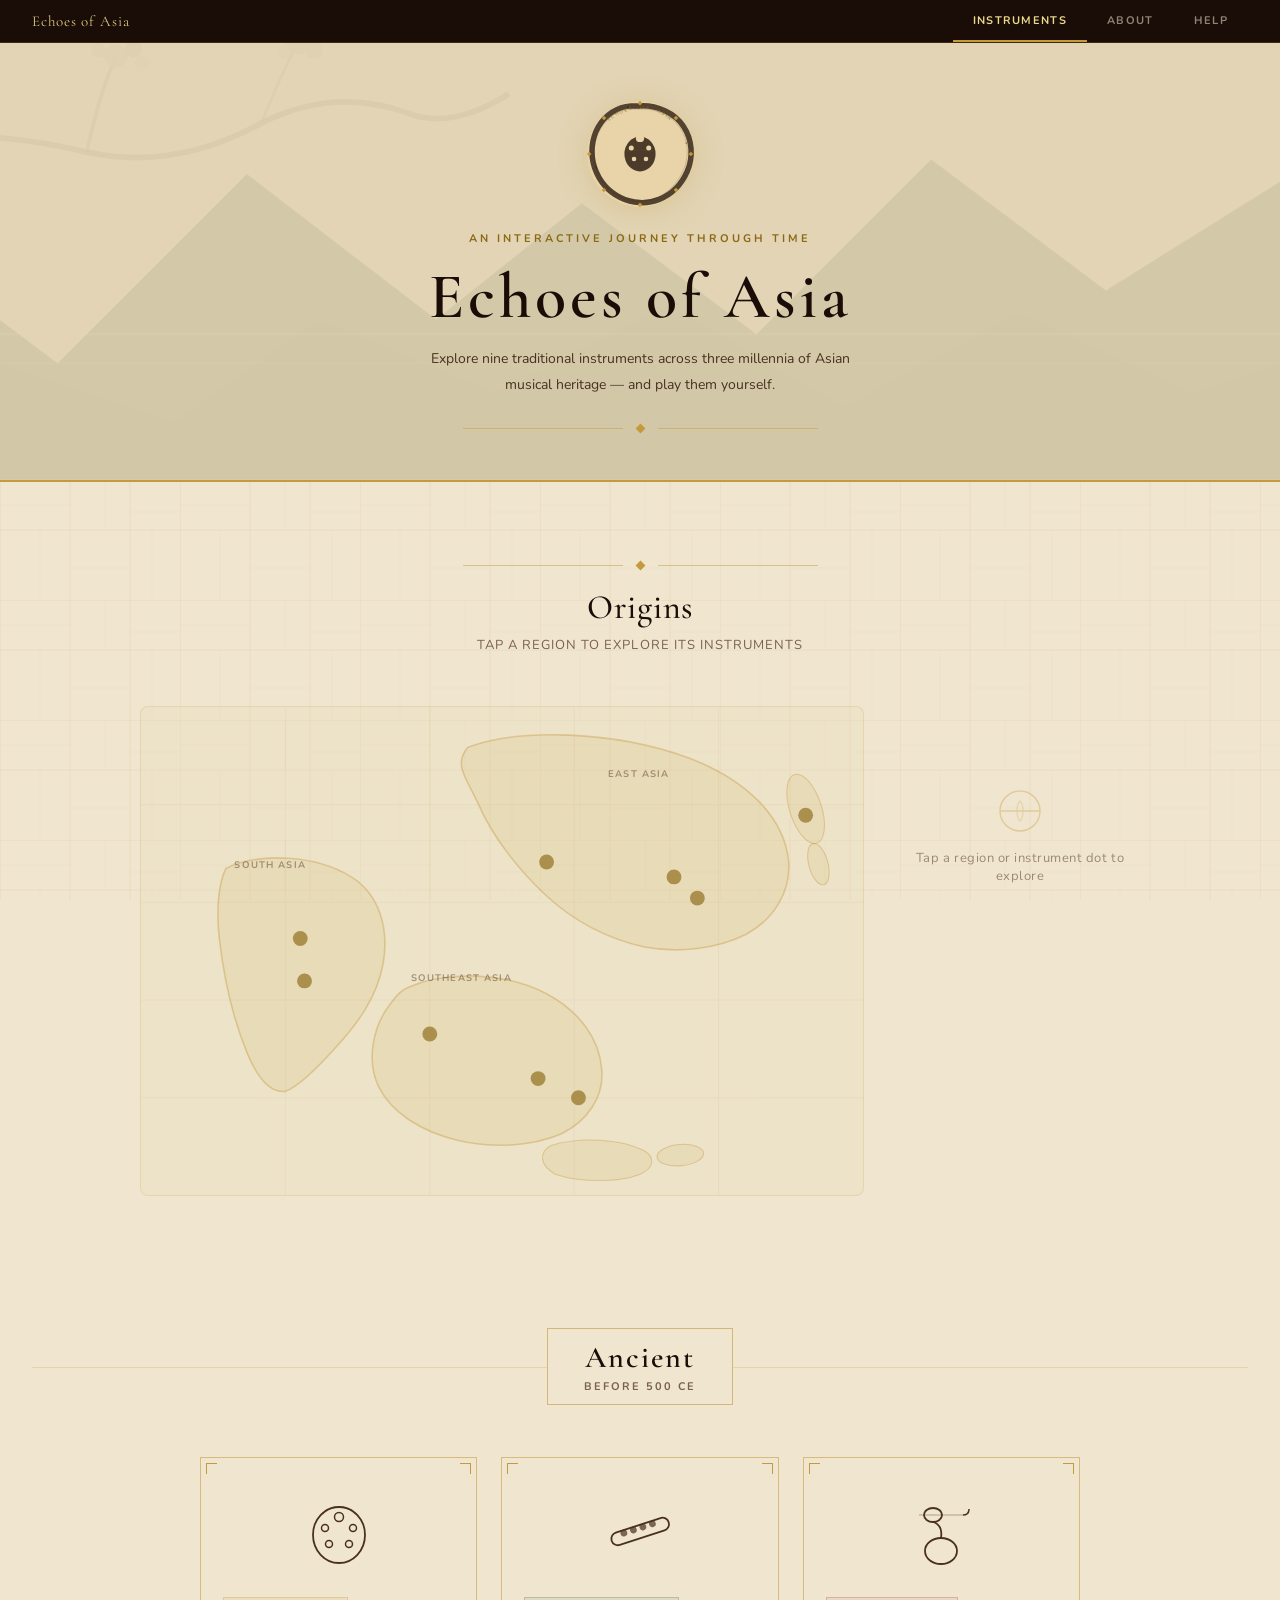
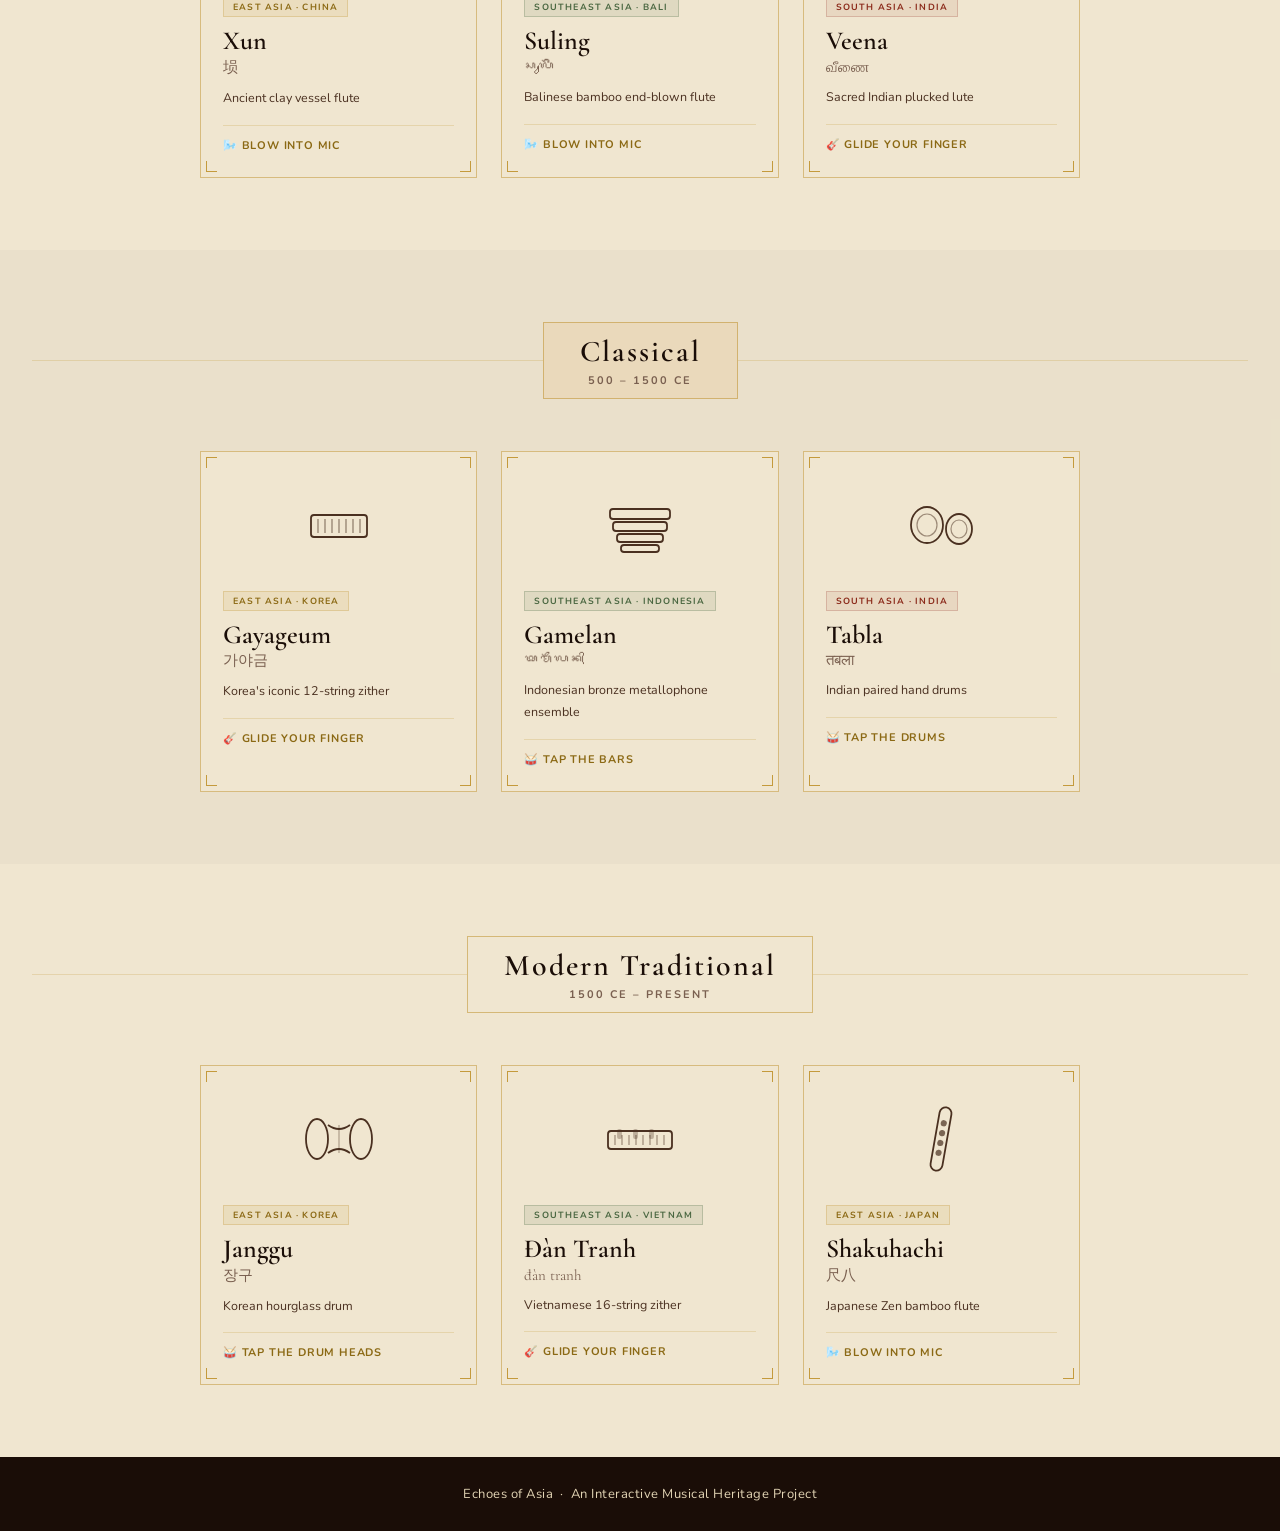
==== index.html @ 05182fd3 "Try ink brush + xun silhouette logo design" ====
<!DOCTYPE html>
<html lang="en">
<head>
  <meta charset="UTF-8"/>
  <meta name="viewport" content="width=device-width, initial-scale=1.0"/>
  <title>Echoes of Asia</title>
  <link rel="preconnect" href="https://fonts.googleapis.com">
  <link rel="preconnect" href="https://fonts.gstatic.com" crossorigin>
  <link href="https://fonts.googleapis.com/css2?family=Cormorant+Garamond:wght@300;400;500;600;700&family=Nunito:wght@400;600;700&display=swap" rel="stylesheet">
  <link rel="stylesheet" href="styles.css"/>
</head>
<body>
<div class="page-content">

  <!-- ══ TOP NAV ══ -->
  <nav class="top-nav">
    <span class="top-nav-brand">Echoes of Asia</span>
    <a href="index.html" class="top-nav-tab active">Instruments</a>
    <a href="about.html" class="top-nav-tab">About</a>
    <a href="help.html"  class="top-nav-tab">Help</a>
  </nav>

  <!-- ══ HEADER ══ -->
  <header class="site-header">
    <!-- Semi-transparent mountain + cherry blossom nature art -->
    <svg class="header-nature" viewBox="0 0 1200 300" xmlns="http://www.w3.org/2000/svg" preserveAspectRatio="xMidYMid slice">
      <!-- Mountain layers -->
      <path d="M0,300 L120,160 L200,220 L330,90 L460,190 L560,110 L680,200 L800,80 L920,170 L1040,95 L1140,160 L1200,130 L1200,300 Z" fill="#4A6741"/>
      <path d="M0,300 L160,220 L280,260 L380,190 L500,240 L620,180 L740,250 L860,185 L980,240 L1100,200 L1200,230 L1200,300 Z" fill="#3A5731" opacity="0.6"/>
      <!-- Cherry blossom branch (top left) -->
      <path d="M0,80 Q120,50 220,75 Q280,88 340,55 Q390,30 440,48 Q470,60 510,35" stroke="#5A3820" stroke-width="4" fill="none" opacity="0.5"/>
      <path d="M220,75 Q230,30 240,10" stroke="#5A3820" stroke-width="2.5" fill="none" opacity="0.4"/>
      <path d="M340,55 Q355,18 365,0" stroke="#5A3820" stroke-width="2" fill="none" opacity="0.35"/>
      <!-- Blossoms -->
      <circle cx="240" cy="9"  r="8" fill="#D4A8A8" opacity="0.7"/>
      <circle cx="252" cy="4"  r="6" fill="#C89898" opacity="0.6"/>
      <circle cx="228" cy="5"  r="5" fill="#D4A8A8" opacity="0.5"/>
      <circle cx="258" cy="14" r="5" fill="#E0B8B8" opacity="0.5"/>
      <circle cx="365" cy="0"  r="8" fill="#D4A8A8" opacity="0.6"/>
      <circle cx="376" cy="5"  r="6" fill="#C89898" opacity="0.5"/>
      <circle cx="356" cy="6"  r="5" fill="#D4A8A8" opacity="0.45"/>
      <!-- Mist lines -->
      <line x1="0" y1="200" x2="1200" y2="200" stroke="white" stroke-width="1.5" opacity="0.15"/>
      <line x1="0" y1="220" x2="1200" y2="220" stroke="white" stroke-width="1" opacity="0.10"/>
    </svg>

    <div class="header-content">
      <div class="site-logo-wrap">
        <svg class="site-logo-mark" viewBox="0 0 240 240" fill="none" xmlns="http://www.w3.org/2000/svg" aria-hidden="true">
          <defs><path id="logo-text-arc" d="M 22,120 A 98,98 0 0 1 218,120"/></defs>
          <!-- Parchment background -->
          <circle cx="120" cy="120" r="115" fill="#E8D4A8"/>
          <!-- Ink brush outer ring — intentionally organic, not a perfect circle -->
          <path d="M 120,15 C 157,13 196,30 215,60 C 235,90 236,128 223,158 C 210,188 189,208 162,219 C 135,230 103,228 77,215 C 51,202 31,179 21,150 C 11,121 14,87 29,61 C 44,35 70,17 100,15 Z" stroke="#2A1A0E" stroke-width="12" stroke-opacity="0.78" fill="none" stroke-linecap="round" stroke-linejoin="round"/>
          <!-- Secondary inner ring for layered brush feel -->
          <path d="M 120,22 C 154,20 190,37 208,64 C 227,91 227,129 214,157 C 201,185 181,205 155,216 C 129,227 100,225 76,213 C 52,201 34,180 25,152 C 16,124 19,91 34,65 C 49,39 74,23 102,22 Z" stroke="#2A1A0E" stroke-width="2" stroke-opacity="0.18" fill="none"/>
          <!-- Ink splatter dots (simulate brush flicks) -->
          <g fill="#2A1A0E">
            <circle cx="94"  cy="18"  r="2.5" opacity="0.40"/>
            <circle cx="87"  cy="24"  r="1.5" opacity="0.26"/>
            <circle cx="221" cy="96"  r="2"   opacity="0.36"/>
            <circle cx="226" cy="88"  r="1.5" opacity="0.24"/>
            <circle cx="24"  cy="149" r="2"   opacity="0.32"/>
          </g>
          <!-- 8 gold diamond marks -->
          <g fill="#C49A3C">
            <rect transform="translate(120,9) rotate(45)"       x="-3.5" y="-3.5" width="7" height="7"/>
            <rect transform="translate(198.5,41.5) rotate(45)"  x="-3.5" y="-3.5" width="7" height="7"/>
            <rect transform="translate(231,120) rotate(45)"     x="-3.5" y="-3.5" width="7" height="7"/>
            <rect transform="translate(198.5,198.5) rotate(45)" x="-3.5" y="-3.5" width="7" height="7"/>
            <rect transform="translate(120,231) rotate(45)"     x="-3.5" y="-3.5" width="7" height="7"/>
            <rect transform="translate(41.5,198.5) rotate(45)"  x="-3.5" y="-3.5" width="7" height="7"/>
            <rect transform="translate(9,120) rotate(45)"       x="-3.5" y="-3.5" width="7" height="7"/>
            <rect transform="translate(41.5,41.5) rotate(45)"   x="-3.5" y="-3.5" width="7" height="7"/>
          </g>
          <!-- Arced name text -->
          <text font-family="Nunito,sans-serif" font-size="10.5" fill="#8B6914" fill-opacity="0.78" letter-spacing="2.8">
            <textPath href="#logo-text-arc" startOffset="50%" text-anchor="middle">ECHOES · OF · ASIA</textPath>
          </text>
          <!-- Xun (clay ocarina) — woodblock-print style silhouette -->
          <!-- Body -->
          <ellipse cx="120" cy="120" rx="34" ry="38" fill="#2A1A0E" fill-opacity="0.82"/>
          <!-- Blowing hole at top -->
          <ellipse cx="120" cy="86" rx="9" ry="8" fill="#E8D4A8"/>
          <!-- Upper side finger holes -->
          <circle cx="101" cy="107" r="5.5" fill="#E8D4A8"/>
          <circle cx="139" cy="107" r="5.5" fill="#E8D4A8"/>
          <!-- Lower side finger holes -->
          <circle cx="107" cy="131" r="5"   fill="#E8D4A8"/>
          <circle cx="133" cy="131" r="5"   fill="#E8D4A8"/>
          <!-- Subtle ink grain lines on body -->
          <path d="M 90,114 Q 120,110 150,114" stroke="#E8D4A8" stroke-width="0.8" stroke-opacity="0.10" fill="none"/>
          <path d="M 88,128 Q 120,124 152,128" stroke="#E8D4A8" stroke-width="0.6" stroke-opacity="0.08" fill="none"/>
        </svg>
      </div>
      <p class="site-eyebrow">An Interactive Journey Through Time</p>
      <h1 class="site-title">Echoes of Asia</h1>
      <p class="site-subtitle">Explore nine traditional instruments across three millennia of Asian musical heritage — and play them yourself.</p>
      <div class="header-ornament">
        <div class="ornament-line"></div>
        <div class="ornament-diamond"></div>
        <div class="ornament-line"></div>
      </div>
    </div>
  </header>

  <!-- ══ ORIGINS MAP ══ -->
  <section class="origins-section fade-up" id="origins">
    <div class="origins-header">
      <div class="header-ornament" style="margin-bottom:18px;">
        <div class="ornament-line"></div>
        <div class="ornament-diamond"></div>
        <div class="ornament-line"></div>
      </div>
      <h2 class="origins-title">Origins</h2>
      <p class="origins-sub">Tap a region to explore its instruments</p>
    </div>

    <div class="map-and-panel">
      <!-- ── ASIA MAP SVG ── -->
      <svg class="asia-map" viewBox="0 0 680 460" xmlns="http://www.w3.org/2000/svg">
        <!-- antique grid lines -->
        <g stroke="#c4a96a" stroke-width="0.5" opacity="0.22">
          <line x1="0"   y1="92"  x2="680" y2="92"/>
          <line x1="0"   y1="184" x2="680" y2="184"/>
          <line x1="0"   y1="276" x2="680" y2="276"/>
          <line x1="0"   y1="368" x2="680" y2="368"/>
          <line x1="136" y1="0"   x2="136" y2="460"/>
          <line x1="272" y1="0"   x2="272" y2="460"/>
          <line x1="408" y1="0"   x2="408" y2="460"/>
          <line x1="544" y1="0"   x2="544" y2="460"/>
        </g>

        <!-- ── EAST ASIA (China / Korea) ── -->
        <path class="map-blob" id="blob-east" data-region="east"
          d="M 308,38 C 355,20 445,22 516,48 C 568,68 606,102 610,146
             C 612,174 596,200 570,214 C 542,228 506,232 474,226
             C 438,218 406,200 382,178 C 354,152 330,120 318,92
             C 306,66 294,54 308,38 Z"/>

        <!-- Japan islands (separate) -->
        <ellipse class="map-blob map-blob-sub" data-region="east"
          cx="626" cy="96"  rx="15" ry="34" transform="rotate(-18 626 96)"/>
        <ellipse class="map-blob map-blob-sub" data-region="east"
          cx="638" cy="148" rx="9"  ry="20" transform="rotate(-15 638 148)"/>

        <!-- ── SOUTH ASIA (India) ── -->
        <path class="map-blob" id="blob-south" data-region="south"
          d="M 80,152 C 112,136 166,140 198,160 C 224,176 234,208 228,242
             C 222,274 204,298 184,320 C 166,340 148,358 136,362
             C 122,364 110,350 100,326 C 86,292 78,254 74,220
             C 70,188 74,164 80,152 Z"/>

        <!-- ── SOUTHEAST ASIA (Vietnam / Indonesia / Bali) ── -->
        <path class="map-blob" id="blob-southeast" data-region="southeast"
          d="M 252,264 C 288,248 344,250 382,270 C 412,286 432,312 434,342
             C 436,368 420,390 396,402 C 368,414 332,416 298,408
             C 264,400 236,382 224,358 C 212,334 218,300 236,278
             C 242,270 246,266 252,264 Z"/>

        <!-- Indonesia island chain -->
        <path class="map-blob map-blob-sub" data-region="southeast"
          d="M 386,413 C 412,405 452,406 474,418 C 484,424 484,434 470,440
             C 450,448 414,448 390,440 C 376,432 374,420 386,413 Z"/>
        <ellipse class="map-blob map-blob-sub" data-region="southeast"
          cx="508" cy="422" rx="22" ry="10" transform="rotate(-5 508 422)"/>

        <!-- ── REGION LABELS ── -->
        <text class="map-region-label" x="440" y="66" data-region="east">EAST ASIA</text>
        <text class="map-region-label" x="88"  y="152" data-region="south">SOUTH ASIA</text>
        <text class="map-region-label" x="254" y="258" data-region="southeast">SOUTHEAST ASIA</text>

        <!-- ── INSTRUMENT DOTS — East Asia ── -->
        <circle class="inst-dot" cx="382" cy="146" r="7" data-id="xun"/>
        <circle class="inst-dot" cx="502" cy="160" r="7" data-id="gayageum"/>
        <circle class="inst-dot" cx="524" cy="180" r="7" data-id="janggu"/>
        <circle class="inst-dot" cx="626" cy="102" r="7" data-id="shakuhachi"/>

        <!-- ── INSTRUMENT DOTS — South Asia ── -->
        <circle class="inst-dot" cx="150" cy="218" r="7" data-id="veena"/>
        <circle class="inst-dot" cx="154" cy="258" r="7" data-id="tabla"/>

        <!-- ── INSTRUMENT DOTS — Southeast Asia ── -->
        <circle class="inst-dot" cx="272" cy="308" r="7" data-id="dantranh"/>
        <circle class="inst-dot" cx="374" cy="350" r="7" data-id="suling"/>
        <circle class="inst-dot" cx="412" cy="368" r="7" data-id="gamelan"/>
      </svg>

      <!-- ── SIDE PANEL ── -->
      <div class="map-panel" id="map-panel">
        <div class="map-empty-state" id="map-empty">
          <svg width="48" height="48" viewBox="0 0 48 48" fill="none" stroke="#C49A3C" stroke-width="1.5" opacity="0.5">
            <circle cx="24" cy="24" r="20"/>
            <path d="M24 14 C20 18 20 30 24 34 C28 30 28 18 24 14Z" opacity="0.6"/>
            <line x1="4" y1="24" x2="44" y2="24"/>
          </svg>
          <p>Tap a region or instrument dot to explore</p>
        </div>
        <div id="map-panel-content" style="display:none"></div>
      </div>
    </div>
  </section>

  <!-- ══ PERIODS ══ -->
  <main id="timeline"></main>

  <!-- floating tooltip -->
  <div class="map-tooltip" id="map-tooltip"></div>

  <footer class="site-footer">
    Echoes of Asia &nbsp;·&nbsp; An Interactive Musical Heritage Project
  </footer>

</div>

<script src="js/instruments.js"></script>
<script>
/* ── INSTRUMENT SVG ICONS ── */
const ICONS = {
  // Wind
  xun: `<svg viewBox="0 0 72 72" fill="none" stroke="currentColor" stroke-width="1.8" xmlns="http://www.w3.org/2000/svg">
    <ellipse cx="36" cy="40" rx="26" ry="28"/>
    <circle cx="36" cy="22" r="4.5" stroke-width="1.5"/>
    <circle cx="22" cy="33" r="3.5" stroke-width="1.5"/>
    <circle cx="50" cy="33" r="3.5" stroke-width="1.5"/>
    <circle cx="26" cy="49" r="3.5" stroke-width="1.5"/>
    <circle cx="46" cy="49" r="3.5" stroke-width="1.5"/>
  </svg>`,
  suling: `<svg viewBox="0 0 72 72" fill="none" stroke="currentColor" stroke-width="1.8" xmlns="http://www.w3.org/2000/svg">
    <rect x="6" y="30" width="60" height="13" rx="6.5" transform="rotate(-18 36 36)"/>
    <circle cx="20" cy="33" r="2.5" fill="currentColor" transform="rotate(-18 36 36)" opacity="0.7"/>
    <circle cx="30" cy="33" r="2.5" fill="currentColor" transform="rotate(-18 36 36)" opacity="0.7"/>
    <circle cx="40" cy="33" r="2.5" fill="currentColor" transform="rotate(-18 36 36)" opacity="0.7"/>
    <circle cx="50" cy="33" r="2.5" fill="currentColor" transform="rotate(-18 36 36)" opacity="0.7"/>
  </svg>`,
  shakuhachi: `<svg viewBox="0 0 72 72" fill="none" stroke="currentColor" stroke-width="1.8" xmlns="http://www.w3.org/2000/svg">
    <rect x="30" y="4" width="12" height="64" rx="6" transform="rotate(10 36 36)"/>
    <circle cx="36" cy="20" r="2.2" fill="currentColor" opacity="0.7" transform="rotate(10 36 36)"/>
    <circle cx="36" cy="30" r="2.2" fill="currentColor" opacity="0.7" transform="rotate(10 36 36)"/>
    <circle cx="36" cy="40" r="2.2" fill="currentColor" opacity="0.7" transform="rotate(10 36 36)"/>
    <circle cx="36" cy="50" r="2.2" fill="currentColor" opacity="0.7" transform="rotate(10 36 36)"/>
  </svg>`,
  // String
  veena: `<svg viewBox="0 0 72 72" fill="none" stroke="currentColor" stroke-width="1.8" xmlns="http://www.w3.org/2000/svg">
    <ellipse cx="36" cy="56" rx="16" ry="13"/>
    <ellipse cx="28" cy="20" rx="9" ry="7"/>
    <path d="M36,43 Q38,30 28,27"/>
    <line x1="14" y1="20" x2="58" y2="20" stroke-width="1.2" opacity="0.4"/>
    <path d="M58,20 Q64,20 64,14" stroke-width="1.5"/>
  </svg>`,
  gayageum: `<svg viewBox="0 0 72 72" fill="none" stroke="currentColor" stroke-width="1.8" xmlns="http://www.w3.org/2000/svg">
    <rect x="8" y="26" width="56" height="22" rx="3"/>
    <line x1="15" y1="30" x2="15" y2="44" stroke-width="1.2" opacity="0.6"/>
    <line x1="22" y1="30" x2="22" y2="44" stroke-width="1.2" opacity="0.6"/>
    <line x1="29" y1="30" x2="29" y2="44" stroke-width="1.2" opacity="0.6"/>
    <line x1="36" y1="30" x2="36" y2="44" stroke-width="1.2" opacity="0.6"/>
    <line x1="43" y1="30" x2="43" y2="44" stroke-width="1.2" opacity="0.6"/>
    <line x1="50" y1="30" x2="50" y2="44" stroke-width="1.2" opacity="0.6"/>
    <line x1="57" y1="30" x2="57" y2="44" stroke-width="1.2" opacity="0.6"/>
  </svg>`,
  dantranh: `<svg viewBox="0 0 72 72" fill="none" stroke="currentColor" stroke-width="1.8" xmlns="http://www.w3.org/2000/svg">
    <rect x="4" y="28" width="64" height="18" rx="3"/>
    <line x1="11" y1="32" x2="11" y2="42" stroke-width="1.1" opacity="0.55"/>
    <line x1="18" y1="32" x2="18" y2="42" stroke-width="1.1" opacity="0.55"/>
    <line x1="25" y1="32" x2="25" y2="42" stroke-width="1.1" opacity="0.55"/>
    <line x1="32" y1="32" x2="32" y2="42" stroke-width="1.1" opacity="0.55"/>
    <line x1="39" y1="32" x2="39" y2="42" stroke-width="1.1" opacity="0.55"/>
    <line x1="46" y1="32" x2="46" y2="42" stroke-width="1.1" opacity="0.55"/>
    <line x1="53" y1="32" x2="53" y2="42" stroke-width="1.1" opacity="0.55"/>
    <line x1="60" y1="32" x2="60" y2="42" stroke-width="1.1" opacity="0.55"/>
    <!-- Bridges -->
    <rect x="14" y="27" width="3" height="8" rx="1" fill="currentColor" opacity="0.3"/>
    <rect x="30" y="27" width="3" height="8" rx="1" fill="currentColor" opacity="0.3"/>
    <rect x="46" y="27" width="3" height="8" rx="1" fill="currentColor" opacity="0.3"/>
  </svg>`,
  // Percussion
  gamelan: `<svg viewBox="0 0 72 72" fill="none" stroke="currentColor" stroke-width="1.8" xmlns="http://www.w3.org/2000/svg">
    <rect x="6"  y="20" width="60" height="10" rx="3"/>
    <rect x="9"  y="33" width="54" height="9"  rx="3"/>
    <rect x="13" y="45" width="46" height="8"  rx="3"/>
    <rect x="17" y="56" width="38" height="7"  rx="3"/>
  </svg>`,
  tabla: `<svg viewBox="0 0 72 72" fill="none" stroke="currentColor" stroke-width="1.8" xmlns="http://www.w3.org/2000/svg">
    <ellipse cx="22" cy="36" rx="16" ry="18"/>
    <ellipse cx="22" cy="36" rx="10" ry="11" stroke-width="1.2" opacity="0.5"/>
    <ellipse cx="54" cy="40" rx="13" ry="15"/>
    <ellipse cx="54" cy="40" rx="8"  ry="9"  stroke-width="1.2" opacity="0.5"/>
  </svg>`,
  janggu: `<svg viewBox="0 0 72 72" fill="none" stroke="currentColor" stroke-width="1.8" xmlns="http://www.w3.org/2000/svg">
    <ellipse cx="14" cy="36" rx="11" ry="20"/>
    <ellipse cx="58" cy="36" rx="11" ry="20"/>
    <path d="M25,22 Q36,30 47,22"/>
    <path d="M25,50 Q36,42 47,50"/>
    <line x1="36" y1="22" x2="36" y2="50" stroke-width="1.2" opacity="0.4"/>
  </svg>`,
};

/* ── PERIOD NATURE BACKGROUNDS ── */
const PERIOD_NATURE = {
  ancient: `<svg viewBox="0 0 300 500" xmlns="http://www.w3.org/2000/svg">
    <line x1="40" y1="0" x2="40" y2="500" stroke="#4A6741" stroke-width="14" stroke-linecap="round"/>
    <ellipse cx="40" cy="90"  rx="10" ry="4" fill="#3A5731"/>
    <ellipse cx="40" cy="200" rx="10" ry="4" fill="#3A5731"/>
    <ellipse cx="40" cy="310" rx="10" ry="4" fill="#3A5731"/>
    <ellipse cx="40" cy="420" rx="10" ry="4" fill="#3A5731"/>
    <path d="M40,90  Q75,68  100,78"  stroke="#4A6741" stroke-width="2.5" fill="none"/>
    <path d="M40,90  Q8,70   -10,80"  stroke="#4A6741" stroke-width="2.5" fill="none"/>
    <path d="M40,310 Q75,288 100,298" stroke="#4A6741" stroke-width="2.5" fill="none"/>
    <line x1="130" y1="60"  x2="130" y2="500" stroke="#4A6741" stroke-width="11" stroke-linecap="round"/>
    <ellipse cx="130" cy="160" rx="8" ry="3.5" fill="#3A5731"/>
    <ellipse cx="130" cy="280" rx="8" ry="3.5" fill="#3A5731"/>
    <ellipse cx="130" cy="400" rx="8" ry="3.5" fill="#3A5731"/>
    <path d="M130,160 Q165,138 185,148" stroke="#4A6741" stroke-width="2" fill="none"/>
    <path d="M130,400 Q100,378 80,388"  stroke="#4A6741" stroke-width="2" fill="none"/>
    <line x1="240" y1="20"  x2="240" y2="500" stroke="#4A6741" stroke-width="12" stroke-linecap="round"/>
    <ellipse cx="240" cy="120" rx="9" ry="3.5" fill="#3A5731"/>
    <ellipse cx="240" cy="250" rx="9" ry="3.5" fill="#3A5731"/>
    <ellipse cx="240" cy="380" rx="9" ry="3.5" fill="#3A5731"/>
    <path d="M240,120 Q272,98  295,108" stroke="#4A6741" stroke-width="2" fill="none"/>
    <path d="M240,250 Q210,228 188,238" stroke="#4A6741" stroke-width="2" fill="none"/>
  </svg>`,

  classical: `<svg viewBox="0 0 300 400" xmlns="http://www.w3.org/2000/svg">
    <path d="M150,400 Q145,300 150,240" stroke="#4A6741" stroke-width="5" fill="none"/>
    <path d="M150,320 Q90,285 65,305"  stroke="#4A6741" stroke-width="4" fill="#4A674122"/>
    <path d="M150,290 Q205,255 228,275" stroke="#4A6741" stroke-width="4" fill="#4A674122"/>
    <circle cx="150" cy="228" r="22"  fill="#B8860B22" stroke="#B8860B" stroke-width="1.5"/>
    <circle cx="150" cy="228" r="13"  fill="#B8860B11" stroke="#B8860B" stroke-width="1"/>
    <path d="M150,206 Q138,176 150,160 Q162,176 150,206" fill="#E0D0B022" stroke="#C4A86088" stroke-width="1.2"/>
    <path d="M172,214 Q196,182 215,192 Q206,215 172,214" fill="#E0D0B022" stroke="#C4A86088" stroke-width="1.2"/>
    <path d="M128,214 Q104,182  85,192 Q94,215 128,214"  fill="#E0D0B022" stroke="#C4A86088" stroke-width="1.2"/>
    <path d="M176,232 Q205,228 216,246 Q198,260 176,232" fill="#E0D0B022" stroke="#C4A86088" stroke-width="1.2"/>
    <path d="M124,232 Q95,228  84,246 Q102,260 124,232"  fill="#E0D0B022" stroke="#C4A86088" stroke-width="1.2"/>
    <path d="M155,210 Q162,190 150,180 Q138,190 145,210" fill="#E8D8B833" stroke="#C4A86066" stroke-width="1"/>
    <path d="M166,223 Q180,208 192,216 Q184,228 166,223"  fill="#E8D8B833" stroke="#C4A86066" stroke-width="1"/>
    <path d="M134,223 Q120,208 108,216 Q116,228 134,223"  fill="#E8D8B833" stroke="#C4A86066" stroke-width="1"/>
  </svg>`,

  modern: `<svg viewBox="0 0 300 400" xmlns="http://www.w3.org/2000/svg">
    <path d="M0,400 L60,280 L110,340 L170,200 L230,300 L300,220 L300,400 Z" fill="#4A6741" opacity="0.5"/>
    <path d="M0,400 L90,340 L160,370 L230,330 L300,360 L300,400 Z" fill="#3A5731" opacity="0.4"/>
    <path d="M0,180 Q80,140 160,165 Q210,178 270,140 Q290,128 300,135" stroke="#3A2010" stroke-width="4" fill="none" opacity="0.5"/>
    <path d="M160,165 Q165,110 172,80"  stroke="#3A2010" stroke-width="2.5" fill="none" opacity="0.4"/>
    <path d="M270,140 Q278,100 285,75"  stroke="#3A2010" stroke-width="2"   fill="none" opacity="0.35"/>
    <circle cx="172" cy="78"  r="9"  fill="#D4A4A4" opacity="0.65"/>
    <circle cx="183" cy="70"  r="7"  fill="#C89898" opacity="0.55"/>
    <circle cx="161" cy="70"  r="6"  fill="#D4A4A4" opacity="0.5"/>
    <circle cx="188" cy="82"  r="6"  fill="#E0B8B8" opacity="0.45"/>
    <circle cx="285" cy="73"  r="9"  fill="#D4A4A4" opacity="0.6"/>
    <circle cx="295" cy="65"  r="7"  fill="#C89898" opacity="0.5"/>
    <circle cx="275" cy="66"  r="6"  fill="#D4A4A4" opacity="0.45"/>
  </svg>`,
};

/* ── BUILD TIMELINE ── */
const timeline = document.getElementById('timeline');

PERIODS.forEach(period => {
  const section = document.createElement('section');
  section.className = 'period-section fade-up';

  const natureKey = period.id;
  section.innerHTML = `
    <div class="period-nature">${PERIOD_NATURE[natureKey]}</div>
    <div class="period-header">
      <div class="period-rule"></div>
      <div class="period-label">
        <span class="period-era">${period.label}</span>
        <span class="period-dates">${period.dates}</span>
      </div>
    </div>
    <div class="instruments-grid">
      ${period.instruments.map((id, cardIdx) => {
        const inst = INSTRUMENTS[id];
        const badgeClass = `badge-${inst.regionType}`;
        return `
          <a href="instrument.html?id=${id}" class="instrument-card fade-up" style="transition-delay:${cardIdx * 0.12}s">
            <span class="c tl"></span><span class="c tr"></span>
            <span class="c bl"></span><span class="c br"></span>
            <div class="card-icon-area">${ICONS[id] || ''}</div>
            <span class="region-badge ${badgeClass}">${inst.regionLabel}</span>
            <h3 class="card-name">${inst.name}</h3>
            <p class="card-native">${inst.native}</p>
            <p class="card-desc">${inst.shortDesc}</p>
            <div class="card-interact">${inst.typeLabel}</div>
          </a>`;
      }).join('')}
    </div>
  `;

  timeline.appendChild(section);
});

/* ── SCROLL FADE-IN (Intersection Observer) ── */
const scrollObserver = new IntersectionObserver((entries) => {
  entries.forEach(e => {
    if (e.isIntersecting) {
      e.target.classList.add('visible');
      scrollObserver.unobserve(e.target);
    }
  });
}, { threshold: 0.08 });

// Observe origins section + all period sections + cards
document.querySelectorAll('.fade-up').forEach(el => scrollObserver.observe(el));

/* ── HEADER PARALLAX ── */
const headerNature = document.querySelector('.header-nature');
if (headerNature) {
  window.addEventListener('scroll', () => {
    headerNature.style.transform = `translateY(${window.scrollY * 0.28}px)`;
  }, { passive: true });
}

/* ── ASIA MAP INTERACTION ── */
(function() {
  const MAP_REGIONS = {
    east:      { label: 'East Asia',      ids: ['xun','gayageum','janggu','shakuhachi'] },
    south:     { label: 'South Asia',     ids: ['veena','tabla'] },
    southeast: { label: 'Southeast Asia', ids: ['suling','gamelan','dantranh'] },
  };

  const panel        = document.getElementById('map-panel-content');
  const emptyState   = document.getElementById('map-empty');
  const tooltip      = document.getElementById('map-tooltip');
  let activeRegion   = null;

  function showPanel(regionKey) {
    if (activeRegion === regionKey) return;
    activeRegion = regionKey;
    const info = MAP_REGIONS[regionKey];

    // Highlight blobs
    document.querySelectorAll('.map-blob').forEach(b => {
      b.classList.toggle('active', b.dataset.region === regionKey);
    });

    // Pulse dots in region
    document.querySelectorAll('.inst-dot').forEach(d => {
      const inRegion = info.ids.includes(d.dataset.id);
      d.classList.toggle('pulsing', inRegion);
    });

    // Build panel HTML
    const items = info.ids.map(id => {
      const inst = INSTRUMENTS[id];
      const icon = ICONS[id] ? `<div class="map-inst-icon">${ICONS[id]}</div>` : '';
      return `
        <a class="map-inst-link" href="instrument.html?id=${id}">
          ${icon}
          <div>
            <div class="map-inst-name">${inst.name}</div>
            <div class="map-inst-sub">${inst.native} · ${inst.regionLabel.split(' · ')[1] || inst.region}</div>
          </div>
        </a>`;
    }).join('');

    panel.innerHTML = `<div class="map-panel-title">${info.label}</div>${items}`;
    emptyState.style.display = 'none';
    panel.style.display = 'block';
  }

  // Region blob clicks
  document.querySelectorAll('.map-blob').forEach(blob => {
    blob.addEventListener('click', () => showPanel(blob.dataset.region));
  });
  document.querySelectorAll('.map-region-label').forEach(lbl => {
    lbl.style.cursor = 'pointer';
    lbl.addEventListener('click', () => showPanel(lbl.dataset.region));
  });

  // Instrument dot clicks → navigate
  document.querySelectorAll('.inst-dot').forEach(dot => {
    dot.addEventListener('click', (e) => {
      e.stopPropagation();
      window.location.href = `instrument.html?id=${dot.dataset.id}`;
    });

    // Desktop tooltip
    dot.addEventListener('mouseenter', (e) => {
      const inst = INSTRUMENTS[dot.dataset.id];
      if (!inst) return;
      tooltip.textContent = `${inst.name} — ${inst.shortDesc}`;
      tooltip.classList.add('show');
    });
    dot.addEventListener('mousemove', (e) => {
      tooltip.style.left = (e.clientX + 14) + 'px';
      tooltip.style.top  = (e.clientY - 28) + 'px';
    });
    dot.addEventListener('mouseleave', () => tooltip.classList.remove('show'));
  });
})();
</script>
</body>
</html>
---- styles.css ----
:root {
  --parchment:      #F0E6D0;
  --parchment-dark: #E2D4B4;
  --parchment-deep: #CEBC96;
  --ink:            #1A0D07;
  --ink-mid:        #4A3020;
  --ink-light:      #7A6050;
  --gold:           #C49A3C;
  --gold-dark:      #8B6914;
  --gold-pale:      #EDD98A;
  --vermillion:     #8B2A1A;
  --sage:           #4A6741;
  --sage-light:     #7A9A6A;

  --font-display: 'Cormorant Garamond', Georgia, serif;
  --font-body:    'Nunito', sans-serif;
}

* { box-sizing: border-box; margin: 0; padding: 0; }

body {
  background-color: var(--parchment);
  font-family: var(--font-body);
  color: var(--ink);
  min-height: 100vh;
  overflow-x: hidden;
}

/* ── SHOJI SCREEN BACKGROUND ── */
body::before {
  content: '';
  position: fixed;
  inset: 0;
  pointer-events: none;
  z-index: 0;
  background-image: url("data:image/svg+xml,%3Csvg xmlns='http://www.w3.org/2000/svg' width='180' height='120'%3E%3C!-- tile border lines (align with adjacent tiles to form continuous grid) --%3E%3Cline x1='0' y1='0' x2='180' y2='0' stroke='%23C49A3C' stroke-width='1' opacity='0.18'/%3E%3Cline x1='0' y1='0' x2='0' y2='120' stroke='%23C49A3C' stroke-width='1' opacity='0.18'/%3E%3C!-- primary interior — full-span, unequal divisions --%3E%3Cline x1='0' y1='50' x2='180' y2='50' stroke='%23C49A3C' stroke-width='0.9' opacity='0.15'/%3E%3Cline x1='70' y1='0' x2='70' y2='120' stroke='%23C49A3C' stroke-width='0.9' opacity='0.15'/%3E%3Cline x1='130' y1='0' x2='130' y2='120' stroke='%23C49A3C' stroke-width='0.9' opacity='0.15'/%3E%3C!-- secondary — partial lines (T-intersections, shoji character) --%3E%3Cline x1='0' y1='25' x2='70' y2='25' stroke='%23C49A3C' stroke-width='0.5' opacity='0.1'/%3E%3Cline x1='105' y1='0' x2='105' y2='50' stroke='%23C49A3C' stroke-width='0.5' opacity='0.1'/%3E%3Cline x1='130' y1='32' x2='180' y2='32' stroke='%23C49A3C' stroke-width='0.5' opacity='0.1'/%3E%3Cline x1='40' y1='50' x2='40' y2='120' stroke='%23C49A3C' stroke-width='0.5' opacity='0.1'/%3E%3Cline x1='70' y1='88' x2='130' y2='88' stroke='%23C49A3C' stroke-width='0.5' opacity='0.1'/%3E%3Cline x1='152' y1='50' x2='152' y2='120' stroke='%23C49A3C' stroke-width='0.5' opacity='0.1'/%3E%3C/svg%3E");
  background-size: 180px 120px;
  background-repeat: repeat;
}

.page-content { position: relative; z-index: 1; }

/* ── SITE HEADER ── */
.site-header {
  background: var(--parchment-dark);
  border-bottom: 2px solid var(--gold);
  padding: 56px 32px 48px;
  text-align: center;
  position: relative;
  overflow: hidden;
}

.header-nature {
  position: absolute;
  inset: 0;
  width: 100%;
  height: 100%;
  opacity: 0.09;
  pointer-events: none;
}

/* ── TOP NAV TABS ── */
.top-nav {
  background: var(--ink);
  display: flex;
  align-items: stretch;
  padding: 0 32px;
  position: sticky;
  top: 0;
  z-index: 100;
  border-bottom: 1px solid rgba(196,154,60,0.2);
}

.top-nav-brand {
  font-family: var(--font-display);
  font-size: 15px;
  color: var(--gold-pale);
  letter-spacing: 0.06em;
  text-decoration: none;
  padding: 12px 0;
  margin-right: auto;
  opacity: 0.9;
  align-self: center;
}

.top-nav-tab {
  font-family: var(--font-body);
  font-size: 11px;
  font-weight: 700;
  letter-spacing: 0.12em;
  text-transform: uppercase;
  color: rgba(240,230,208,0.55);
  text-decoration: none;
  padding: 0 20px;
  display: flex;
  align-items: center;
  border-bottom: 2px solid transparent;
  transition: color 0.18s, border-color 0.18s;
}

.top-nav-tab:hover { color: var(--gold-pale); }

.top-nav-tab.active {
  color: var(--gold-pale);
  border-bottom-color: var(--gold);
}

.header-content { position: relative; z-index: 1; }

.site-eyebrow {
  font-size: 11px;
  font-weight: 700;
  letter-spacing: 3px;
  text-transform: uppercase;
  color: var(--gold-dark);
  margin-bottom: 16px;
}

.site-title {
  font-family: var(--font-display);
  font-size: 64px;
  font-weight: 600;
  color: var(--ink);
  letter-spacing: 4px;
  line-height: 1.1;
  margin-bottom: 14px;
}

.site-subtitle {
  font-size: 14px;
  color: var(--ink-mid);
  max-width: 440px;
  margin: 0 auto 28px;
  line-height: 1.8;
}

.header-ornament {
  display: flex;
  align-items: center;
  gap: 14px;
  justify-content: center;
}

.ornament-line {
  flex: 1;
  max-width: 160px;
  height: 1px;
  background: var(--gold);
  opacity: 0.5;
}

.ornament-diamond {
  width: 7px;
  height: 7px;
  background: var(--gold);
  transform: rotate(45deg);
}

/* ── PERIOD SECTION ── */
.period-section {
  padding: 72px 32px;
  position: relative;
  overflow: hidden;
}

.period-section:nth-child(even) {
  background: rgba(0,0,0,0.025);
}

.period-nature {
  position: absolute;
  top: 0; right: 0;
  height: 100%;
  opacity: 0.07;
  pointer-events: none;
}

.period-header {
  text-align: center;
  margin-bottom: 52px;
  position: relative;
}

.period-rule {
  position: absolute;
  top: 50%;
  left: 0; right: 0;
  height: 1px;
  background: var(--gold);
  opacity: 0.25;
}

.period-label {
  display: inline-block;
  background: var(--parchment);
  padding: 10px 36px;
  border: 1.5px solid rgba(196,154,60,0.6);
  position: relative;
  z-index: 1;
}

.period-section:nth-child(even) .period-label {
  background: #EAD9BB;
}

.period-era {
  display: block;
  font-family: var(--font-display);
  font-size: 30px;
  font-weight: 600;
  color: var(--ink);
  letter-spacing: 2px;
}

.period-dates {
  display: block;
  font-size: 11px;
  font-weight: 700;
  letter-spacing: 2px;
  text-transform: uppercase;
  color: var(--ink-light);
  margin-top: 3px;
}

/* ── INSTRUMENT GRID ── */
.instruments-grid {
  display: grid;
  grid-template-columns: repeat(3, 1fr);
  gap: 24px;
  max-width: 880px;
  margin: 0 auto;
}

/* ── INSTRUMENT CARD ── */
.instrument-card {
  display: block;
  text-decoration: none;
  color: inherit;
  background: var(--parchment);
  border: 1.5px solid rgba(196,154,60,0.55);
  padding: 28px 22px 24px;
  position: relative;
  transition: transform 0.22s, box-shadow 0.22s;
}

.instrument-card:hover {
  transform: translateY(-5px);
  box-shadow: 0 14px 36px rgba(196,154,60,0.18);
}

/* Corner decorations */
.instrument-card .c {
  position: absolute;
  width: 11px;
  height: 11px;
  border-color: var(--gold);
  border-style: solid;
}
.c.tl { top: 5px;  left: 5px;  border-width: 1.5px 0 0 1.5px; }
.c.tr { top: 5px;  right: 5px; border-width: 1.5px 1.5px 0 0; }
.c.bl { bottom: 5px; left: 5px;  border-width: 0 0 1.5px 1.5px; }
.c.br { bottom: 5px; right: 5px; border-width: 0 1.5px 1.5px 0; }

.card-icon-area {
  height: 90px;
  display: flex;
  align-items: center;
  justify-content: center;
  margin-bottom: 18px;
  color: var(--ink-mid);
}

.card-icon-area svg { width: 72px; height: 72px; }

.region-badge {
  display: inline-block;
  font-size: 9px;
  font-weight: 700;
  letter-spacing: 1.2px;
  text-transform: uppercase;
  padding: 3px 9px;
  margin-bottom: 10px;
  border: 1px solid;
}

.badge-east     { background: rgba(196,154,60,0.12); color: var(--gold-dark);   border-color: rgba(196,154,60,0.3); }
.badge-southeast{ background: rgba(74,103,65,0.10);  color: var(--sage);         border-color: rgba(74,103,65,0.25); }
.badge-south    { background: rgba(139,42,26,0.08);  color: var(--vermillion);   border-color: rgba(139,42,26,0.2); }

.card-name {
  font-family: var(--font-display);
  font-size: 26px;
  font-weight: 600;
  color: var(--ink);
  margin-bottom: 2px;
  line-height: 1.1;
}

.card-native {
  font-family: var(--font-display);
  font-size: 15px;
  color: var(--ink-light);
  margin-bottom: 10px;
}

.card-desc {
  font-size: 12.5px;
  color: var(--ink-mid);
  line-height: 1.75;
  margin-bottom: 16px;
}

.card-interact {
  font-size: 11px;
  font-weight: 700;
  letter-spacing: 0.8px;
  text-transform: uppercase;
  color: var(--gold-dark);
  border-top: 1px solid rgba(196,154,60,0.25);
  padding-top: 12px;
  margin-top: auto;
}

/* ── FOOTER ── */
.site-footer {
  background: var(--ink);
  color: var(--parchment-dark);
  text-align: center;
  padding: 28px;
  font-size: 13px;
  letter-spacing: 0.5px;
  position: relative;
  z-index: 1;
}

/* ════════════════════════════════════════
   INSTRUMENT DETAIL PAGE
════════════════════════════════════════ */

.detail-nav {
  background: var(--parchment-dark);
  border-bottom: 1px solid rgba(196,154,60,0.4);
  padding: 16px 32px;
  display: flex;
  align-items: center;
  gap: 20px;
}

.back-btn {
  display: flex;
  align-items: center;
  gap: 7px;
  text-decoration: none;
  color: var(--ink-mid);
  font-size: 12px;
  font-weight: 700;
  letter-spacing: 1px;
  text-transform: uppercase;
  transition: color 0.2s;
}

.back-btn:hover { color: var(--ink); }

.detail-period-tag {
  font-size: 11px;
  font-weight: 700;
  letter-spacing: 1.5px;
  text-transform: uppercase;
  color: var(--ink-light);
  margin-left: auto;
}

/* Detail hero */
.detail-hero {
  background: var(--parchment-dark);
  border-bottom: 2px solid var(--gold);
  padding: 52px 40px;
  position: relative;
  overflow: hidden;
  display: flex;
  align-items: center;
  gap: 48px;
}

.detail-hero-nature {
  position: absolute;
  right: 0; top: 0;
  height: 100%;
  opacity: 0.1;
  pointer-events: none;
}

.detail-icon {
  flex-shrink: 0;
  width: 110px;
  height: 110px;
  color: var(--ink-mid);
  position: relative;
  z-index: 1;
}

.detail-title-block { position: relative; z-index: 1; }

.detail-name {
  font-family: var(--font-display);
  font-size: 56px;
  font-weight: 600;
  color: var(--ink);
  letter-spacing: 3px;
  line-height: 1;
  margin-bottom: 6px;
}

.detail-native {
  font-family: var(--font-display);
  font-size: 24px;
  color: var(--ink-light);
  margin-bottom: 14px;
}

.detail-badges { display: flex; gap: 10px; flex-wrap: wrap; }

/* Info blocks */
.info-section {
  max-width: 760px;
  margin: 0 auto;
  padding: 52px 40px;
}

.info-block {
  margin-bottom: 36px;
  padding: 26px 30px;
  background: var(--parchment-dark);
  border-left: 3px solid var(--gold);
  position: relative;
}

.info-block::after {
  content: '';
  position: absolute;
  inset: 6px;
  border: 1px solid rgba(196,154,60,0.15);
  pointer-events: none;
}

.info-label {
  font-size: 10px;
  font-weight: 700;
  letter-spacing: 2.5px;
  text-transform: uppercase;
  color: var(--gold-dark);
  margin-bottom: 10px;
}

.info-text {
  font-size: 15px;
  color: var(--ink-mid);
  line-height: 1.95;
}

.play-cta {
  text-align: center;
  padding: 40px 40px 72px;
}

.play-btn {
  display: inline-flex;
  align-items: center;
  gap: 14px;
  background: var(--ink);
  color: var(--parchment);
  font-family: var(--font-body);
  font-size: 14px;
  font-weight: 700;
  letter-spacing: 2px;
  text-transform: uppercase;
  padding: 20px 52px;
  border: none;
  cursor: pointer;
  position: relative;
  transition: background 0.2s;
}

.play-btn::before, .play-btn::after {
  content: '';
  position: absolute;
  top: 5px; bottom: 5px;
  width: 1px;
  background: rgba(255,255,255,0.15);
}
.play-btn::before { left: 14px; }
.play-btn::after  { right: 14px; }

.play-btn:hover { background: var(--ink-mid); }

/* ════════════════════════════════════════
   PLAY INTERFACE
════════════════════════════════════════ */

#play-view {
  display: none;
  position: fixed;
  inset: 0;
  flex-direction: column;
  background: #110900;
  z-index: 200;
  overflow-y: auto;
  -webkit-overflow-scrolling: touch;
}

#play-view.active { display: flex; }

.play-topbar {
  display: flex;
  align-items: center;
  gap: 12px;
  padding: 14px 20px;
  border-bottom: 1px solid rgba(255,255,255,0.08);
  flex-shrink: 0;
}

.play-home-btn {
  font-size: 11px;
  font-weight: 700;
  letter-spacing: 0.1em;
  text-transform: uppercase;
  color: rgba(240,230,208,0.45);
  text-decoration: none;
  padding: 5px 10px;
  border: 1px solid rgba(255,255,255,0.12);
  border-radius: 3px;
  white-space: nowrap;
  transition: color 0.18s, border-color 0.18s;
  flex-shrink: 0;
}

.play-home-btn:hover {
  color: var(--gold-pale);
  border-color: rgba(196,154,60,0.5);
}

.play-instrument-name {
  font-family: var(--font-display);
  font-size: 22px;
  font-weight: 500;
  color: var(--parchment-dark);
  letter-spacing: 1.5px;
}

.exit-btn {
  background: none;
  border: 1px solid rgba(255,255,255,0.25);
  color: rgba(255,255,255,0.6);
  padding: 7px 18px;
  font-family: var(--font-body);
  font-size: 11px;
  font-weight: 700;
  letter-spacing: 1.5px;
  text-transform: uppercase;
  cursor: pointer;
  transition: all 0.2s;
}

.exit-btn:hover {
  background: rgba(255,255,255,0.08);
  color: rgba(255,255,255,0.9);
}

.play-area {
  flex: 1;
  display: flex;
  align-items: center;
  justify-content: center;
  padding: 24px;
  touch-action: none;
}

.play-footer {
  padding: 14px 24px;
  text-align: center;
  border-top: 1px solid rgba(255,255,255,0.06);
}

.play-hint {
  font-size: 12px;
  color: rgba(255,255,255,0.45);
  letter-spacing: 0.3px;
  line-height: 1.7;
  white-space: pre-line; /* lets us use \n if needed */
}

/* ── STRING INTERFACE ── */
.string-wrap {
  width: 100%;
  max-width: 420px;
}

.string-row {
  position: relative;
  height: 36px;
  margin: 4px 0;
  display: flex;
  align-items: center;
  cursor: crosshair;
  touch-action: none;
}

.string-line {
  position: absolute;
  left: 0; right: 48px;
  height: 2px;
  background: linear-gradient(90deg, transparent 0%, var(--sc, var(--gold-pale)) 12%, var(--sc, var(--gold-pale)) 88%, transparent 100%);
  opacity: 0.55;
  transition: opacity 0.1s;
}

.string-row.active .string-line {
  opacity: 1;
  animation: vibrate 0.45s ease-out forwards;
}

@keyframes vibrate {
  0%   { transform: translateY(0); }
  15%  { transform: translateY(-5px); }
  30%  { transform: translateY(4px); }
  50%  { transform: translateY(-2px); }
  70%  { transform: translateY(1px); }
  100% { transform: translateY(0); }
}

.string-note-tag {
  position: absolute;
  right: 0;
  font-size: 11px;
  color: rgba(255,255,255,0.25);
  font-weight: 700;
  letter-spacing: 0.5px;
  width: 42px;
  text-align: right;
}

/* ── WIND INTERFACE ── */
.wind-wrap {
  width: 100%;
  max-width: 340px;
  text-align: center;
  display: flex;
  flex-direction: column;
  align-items: center;
  gap: 28px;
}

.breath-track {
  width: 100%;
  height: 5px;
  background: rgba(255,255,255,0.08);
  border-radius: 3px;
  overflow: hidden;
}

.breath-fill {
  height: 100%;
  width: 0%;
  background: var(--gold-pale);
  border-radius: 3px;
  transition: width 0.04s linear;
}

.blow-label {
  font-size: 12px;
  color: rgba(255,255,255,0.35);
  letter-spacing: 1px;
}

.note-display {
  font-family: var(--font-display);
  font-size: 42px;
  color: var(--parchment-dark);
  letter-spacing: 3px;
  min-height: 52px;
}

.holes-grid {
  display: flex;
  gap: 14px;
  justify-content: center;
  flex-wrap: wrap;
}

.hole-btn {
  width: 58px;
  height: 58px;
  border-radius: 50%;
  border: 2px solid rgba(196,154,60,0.5);
  background: rgba(196,154,60,0.06);
  color: var(--gold-pale);
  font-size: 13px;
  font-weight: 700;
  cursor: pointer;
  touch-action: none;
  -webkit-user-select: none;
  user-select: none;
  transition: background 0.1s, border-color 0.1s;
  display: flex;
  align-items: center;
  justify-content: center;
}

.hole-btn.pressed {
  background: rgba(196,154,60,0.45);
  border-color: var(--gold-pale);
}

.hold-blow-btn {
  margin-top: 8px;
  padding: 16px 36px;
  background: rgba(196,154,60,0.08);
  border: 1.5px solid rgba(196,154,60,0.4);
  border-radius: 50px;
  color: var(--gold-pale);
  font-family: var(--font-body);
  font-size: 13px;
  font-weight: 700;
  letter-spacing: 1px;
  cursor: pointer;
  touch-action: none;
  -webkit-user-select: none;
  user-select: none;
  transition: background 0.1s;
}

.hold-blow-btn:active {
  background: rgba(196,154,60,0.35);
}

/* ── PERCUSSION INTERFACE ── */
.perc-wrap {
  width: 100%;
  max-width: 440px;
}

/* Gamelan bars */
.gamelan-bars {
  display: flex;
  flex-direction: column;
  gap: 10px;
}

.gbar {
  border: 1.5px solid rgba(196,154,60,0.4);
  background: rgba(196,154,60,0.07);
  display: flex;
  align-items: center;
  justify-content: space-between;
  padding: 0 20px;
  cursor: pointer;
  touch-action: none;
  -webkit-user-select: none;
  user-select: none;
  transition: background 0.06s;
  border-radius: 3px;
}

.gbar:nth-child(1) { height: 62px; }
.gbar:nth-child(2) { height: 57px; margin: 0 6px; }
.gbar:nth-child(3) { height: 52px; margin: 0 12px; }
.gbar:nth-child(4) { height: 47px; margin: 0 18px; }
.gbar:nth-child(5) { height: 42px; margin: 0 24px; }

.gbar.hit { background: rgba(196,154,60,0.38); }

.gbar-name {
  font-family: var(--font-display);
  font-size: 17px;
  color: var(--parchment-dark);
  letter-spacing: 1px;
}

.gbar-note {
  font-size: 11px;
  color: rgba(255,255,255,0.25);
  font-weight: 600;
}

/* Tabla two drums */
.tabla-pair {
  display: grid;
  grid-template-columns: 1fr 1fr;
  gap: 20px;
}

.tabla-drum {
  aspect-ratio: 1;
  border-radius: 50%;
  border: 2px solid rgba(196,154,60,0.45);
  background: rgba(196,154,60,0.07);
  display: flex;
  flex-direction: column;
  align-items: center;
  justify-content: center;
  gap: 6px;
  cursor: pointer;
  touch-action: none;
  -webkit-user-select: none;
  user-select: none;
  transition: background 0.06s;
}

.tabla-drum.hit { background: rgba(196,154,60,0.35); }

.drum-name {
  font-family: var(--font-display);
  font-size: 20px;
  color: var(--parchment-dark);
  letter-spacing: 1px;
}

.drum-sub {
  font-size: 10px;
  font-weight: 700;
  letter-spacing: 1px;
  color: rgba(255,255,255,0.3);
  text-transform: uppercase;
}

/* Janggu hourglass */
.janggu-pair {
  display: grid;
  grid-template-columns: 1fr 1fr;
  gap: 24px;
}

.janggu-head {
  border: 2px solid rgba(196,154,60,0.45);
  background: rgba(196,154,60,0.07);
  border-radius: 50% / 15%;
  aspect-ratio: 0.8;
  display: flex;
  flex-direction: column;
  align-items: center;
  justify-content: center;
  gap: 8px;
  cursor: pointer;
  touch-action: none;
  -webkit-user-select: none;
  user-select: none;
  transition: background 0.06s;
}

.janggu-head.hit { background: rgba(196,154,60,0.35); }

/* ── KEYBOARD HINT ── */
.kb-hint {
  font-size: 11px;
  color: var(--ink-light);
  opacity: 0.65;
  margin-top: 6px;
  letter-spacing: 0.03em;
}

/* ── INSTRUMENT PHOTO ── */
.instrument-photo-wrap {
  margin-bottom: 28px;
}

.instrument-photo {
  width: 100%;
  max-height: 320px;
  object-fit: contain;
  display: block;
  border-radius: 6px;
  border: 1px solid rgba(196,154,60,0.35);
  background: rgba(226,212,180,0.35); /* parchment fill behind the image */
  filter: sepia(0.42) contrast(1.06) brightness(0.93) saturate(0.85);
  box-shadow: 0 2px 12px rgba(26,13,7,0.12);
}

/* ── RESPONSIVE ── */
@media (max-width: 680px) {
  .site-title { font-size: 40px; }
  .instruments-grid { grid-template-columns: 1fr; max-width: 380px; }
  .detail-hero { flex-direction: column; gap: 24px; }
  .detail-name { font-size: 38px; }
  .info-section { padding: 36px 20px; }
  .period-section { padding: 52px 20px; }
}

/* ══════════════════════════════════════════
   HERO ENTRANCE ANIMATIONS
══════════════════════════════════════════ */
@keyframes hero-fade-up {
  from { opacity: 0; transform: translateY(22px); }
  to   { opacity: 1; transform: none; }
}
/* Logo animates in first, then text follows */
.site-logo-wrap  { animation: hero-fade-up 0.75s 0s    both ease; }
.site-eyebrow    { animation: hero-fade-up 0.7s  0.28s both ease; }
.site-title      { animation: hero-fade-up 0.8s  0.44s both ease; }
.site-subtitle   { animation: hero-fade-up 0.7s  0.62s both ease; }
.header-ornament { animation: hero-fade-up 0.6s  0.80s both ease; }

/* ── LOGO MARK ── */
.site-logo-wrap {
  margin-bottom: 22px;
  display: flex;
  justify-content: center;
}
.site-logo-mark {
  width: 110px;
  height: 110px;
  display: block;
  filter: drop-shadow(0 3px 14px rgba(196,154,60,0.28));
}

/* About-page logo (larger, standalone) */
.about-logo-wrap {
  display: flex;
  flex-direction: column;
  align-items: center;
  gap: 10px;
  margin-bottom: 28px;
}
.about-logo-mark {
  width: 132px;
  height: 132px;
  filter: drop-shadow(0 4px 18px rgba(196,154,60,0.22));
}
.about-logo-sub {
  font-size: 11px;
  letter-spacing: 0.18em;
  text-transform: uppercase;
  color: var(--gold-dark);
  opacity: 0.75;
}

/* ══════════════════════════════════════════
   SCROLL FADE-UP ANIMATIONS
══════════════════════════════════════════ */
.fade-up {
  opacity: 0;
  transform: translateY(28px);
  transition: opacity 0.6s ease, transform 0.6s ease;
}
.fade-up.visible {
  opacity: 1;
  transform: none;
}

/* ══════════════════════════════════════════
   ORIGINS / ASIA MAP SECTION
══════════════════════════════════════════ */
.origins-section {
  padding: 80px 40px 60px;
  max-width: 1080px;
  margin: 0 auto;
}

.origins-header {
  text-align: center;
  margin-bottom: 52px;
}

.origins-title {
  font-family: var(--font-display);
  font-size: 34px;
  font-weight: 500;
  color: var(--ink);
  letter-spacing: 0.02em;
  margin-bottom: 8px;
}

.origins-sub {
  font-size: 13px;
  color: var(--ink-light);
  letter-spacing: 0.08em;
  text-transform: uppercase;
}

.map-and-panel {
  display: flex;
  gap: 36px;
  align-items: flex-start;
}

/* SVG map */
.asia-map {
  flex: 1;
  min-width: 0;
  border-radius: 8px;
  border: 1px solid rgba(196,154,60,0.2);
  background: rgba(232,220,190,0.35);
  cursor: default;
}

/* region blobs */
.map-blob {
  fill: var(--gold);
  fill-opacity: 0.12;
  stroke: var(--gold);
  stroke-opacity: 0.4;
  stroke-width: 1.5;
  cursor: pointer;
  transition: fill-opacity 0.25s, stroke-opacity 0.25s, filter 0.25s;
}
.map-blob-sub {
  stroke-width: 1;
}
.map-blob:hover,
.map-blob.active {
  fill-opacity: 0.30;
  stroke-opacity: 0.85;
  filter: drop-shadow(0 0 8px rgba(196,154,60,0.55));
}
.map-blob.active { fill-opacity: 0.28; }

/* instrument dots */
.inst-dot {
  fill: var(--gold-dark);
  opacity: 0.65;
  cursor: pointer;
  transition: opacity 0.2s;
}
.inst-dot:hover { opacity: 1; }
.inst-dot.pulsing {
  animation: dot-pulse 1.6s ease-in-out infinite;
}
@keyframes dot-pulse {
  0%, 100% { r: 7; opacity: 0.85; }
  50%       { r: 9.5; opacity: 1; }
}

/* map text */
.map-region-label {
  font-family: var(--font-body);
  font-size: 9px;
  font-weight: 700;
  fill: var(--ink-mid);
  fill-opacity: 0.45;
  letter-spacing: 0.12em;
  text-transform: uppercase;
  pointer-events: none;
  user-select: none;
}

/* floating tooltip */
.map-tooltip {
  position: fixed;
  background: var(--ink);
  color: var(--parchment);
  font-family: var(--font-display);
  font-size: 14px;
  padding: 5px 11px 6px;
  border-radius: 4px;
  pointer-events: none;
  opacity: 0;
  transition: opacity 0.15s;
  z-index: 300;
  white-space: nowrap;
  border: 1px solid rgba(196,154,60,0.3);
}
.map-tooltip.show { opacity: 1; }

/* right panel */
.map-panel {
  width: 240px;
  flex-shrink: 0;
  min-height: 300px;
}

.map-panel-title {
  font-family: var(--font-display);
  font-size: 22px;
  font-weight: 500;
  color: var(--ink);
  padding-bottom: 12px;
  margin-bottom: 6px;
  border-bottom: 1px solid rgba(196,154,60,0.35);
}

.map-inst-link {
  display: flex;
  align-items: center;
  gap: 12px;
  padding: 11px 0;
  text-decoration: none;
  color: inherit;
  border-bottom: 1px solid rgba(26,13,7,0.06);
  transition: color 0.15s, transform 0.15s;
}
.map-inst-link:hover {
  color: var(--gold-dark);
  transform: translateX(3px);
}

.map-inst-icon {
  width: 34px;
  height: 34px;
  flex-shrink: 0;
  color: var(--ink-mid);
  opacity: 0.65;
}

.map-inst-name {
  font-family: var(--font-display);
  font-size: 16px;
  color: var(--ink);
}

.map-inst-sub {
  font-size: 11px;
  color: var(--ink-light);
  letter-spacing: 0.04em;
  margin-top: 1px;
}

.map-empty-state {
  display: flex;
  flex-direction: column;
  align-items: center;
  justify-content: center;
  gap: 14px;
  min-height: 260px;
  text-align: center;
  color: var(--ink-light);
  font-size: 13px;
  letter-spacing: 0.04em;
  opacity: 0.7;
}

@media (max-width: 800px) {
  .map-and-panel { flex-direction: column; }
  .map-panel { width: 100%; min-height: unset; }
  .origins-section { padding: 60px 20px; }
}

/* ══════════════════════════════════════════
   AUDIO VISUALIZER CANVAS
══════════════════════════════════════════ */
.viz-canvas {
  display: block;
  width: 100%;
  height: 52px;
  opacity: 0.75;
  margin-top: 14px;
  border-radius: 4px;
}

/* ══════════════════════════════════════════
   RIPPLE EFFECT (percussion / string)
══════════════════════════════════════════ */
@keyframes ripple-out {
  0%   { transform: translate(-50%, -50%) scale(0.6); opacity: 0.85; }
  100% { transform: translate(-50%, -50%) scale(2.2); opacity: 0; }
}
.ripple-ring {
  position: absolute;
  top: 50%; left: 50%;
  width: 100%; height: 100%;
  border-radius: inherit;
  border: 2px solid var(--gold);
  animation: ripple-out 0.55s ease-out forwards;
  pointer-events: none;
}

/* ensure ripple anchor works */
.gbar       { position: relative; overflow: visible; }
.tabla-drum { position: relative; overflow: visible; }
.janggu-head{ position: relative; overflow: visible; }

/* ══════════════════════════════════════════
   WIND NOTE PULSE
══════════════════════════════════════════ */
@keyframes note-pop {
  0%   { transform: scale(1); }
  40%  { transform: scale(1.14); }
  100% { transform: scale(1); }
}
.note-display.popping {
  animation: note-pop 0.28s ease-out;
}
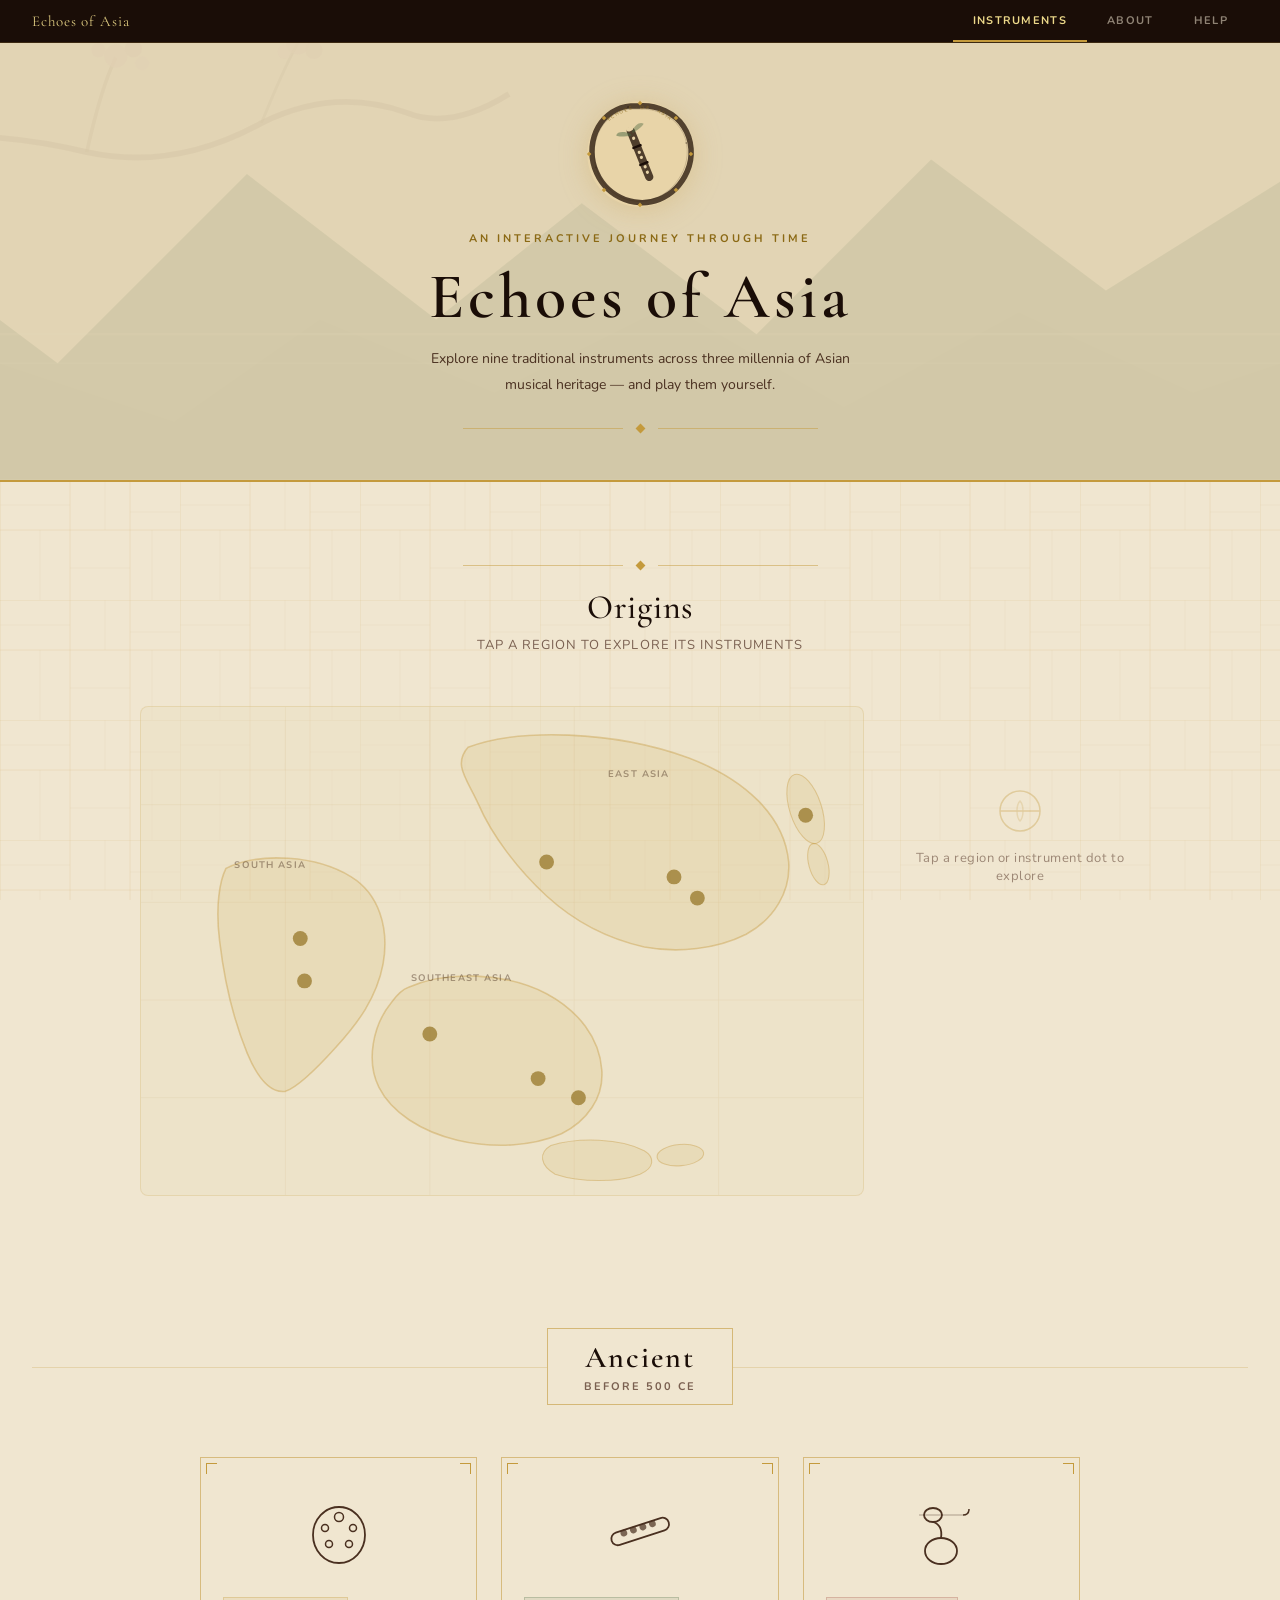
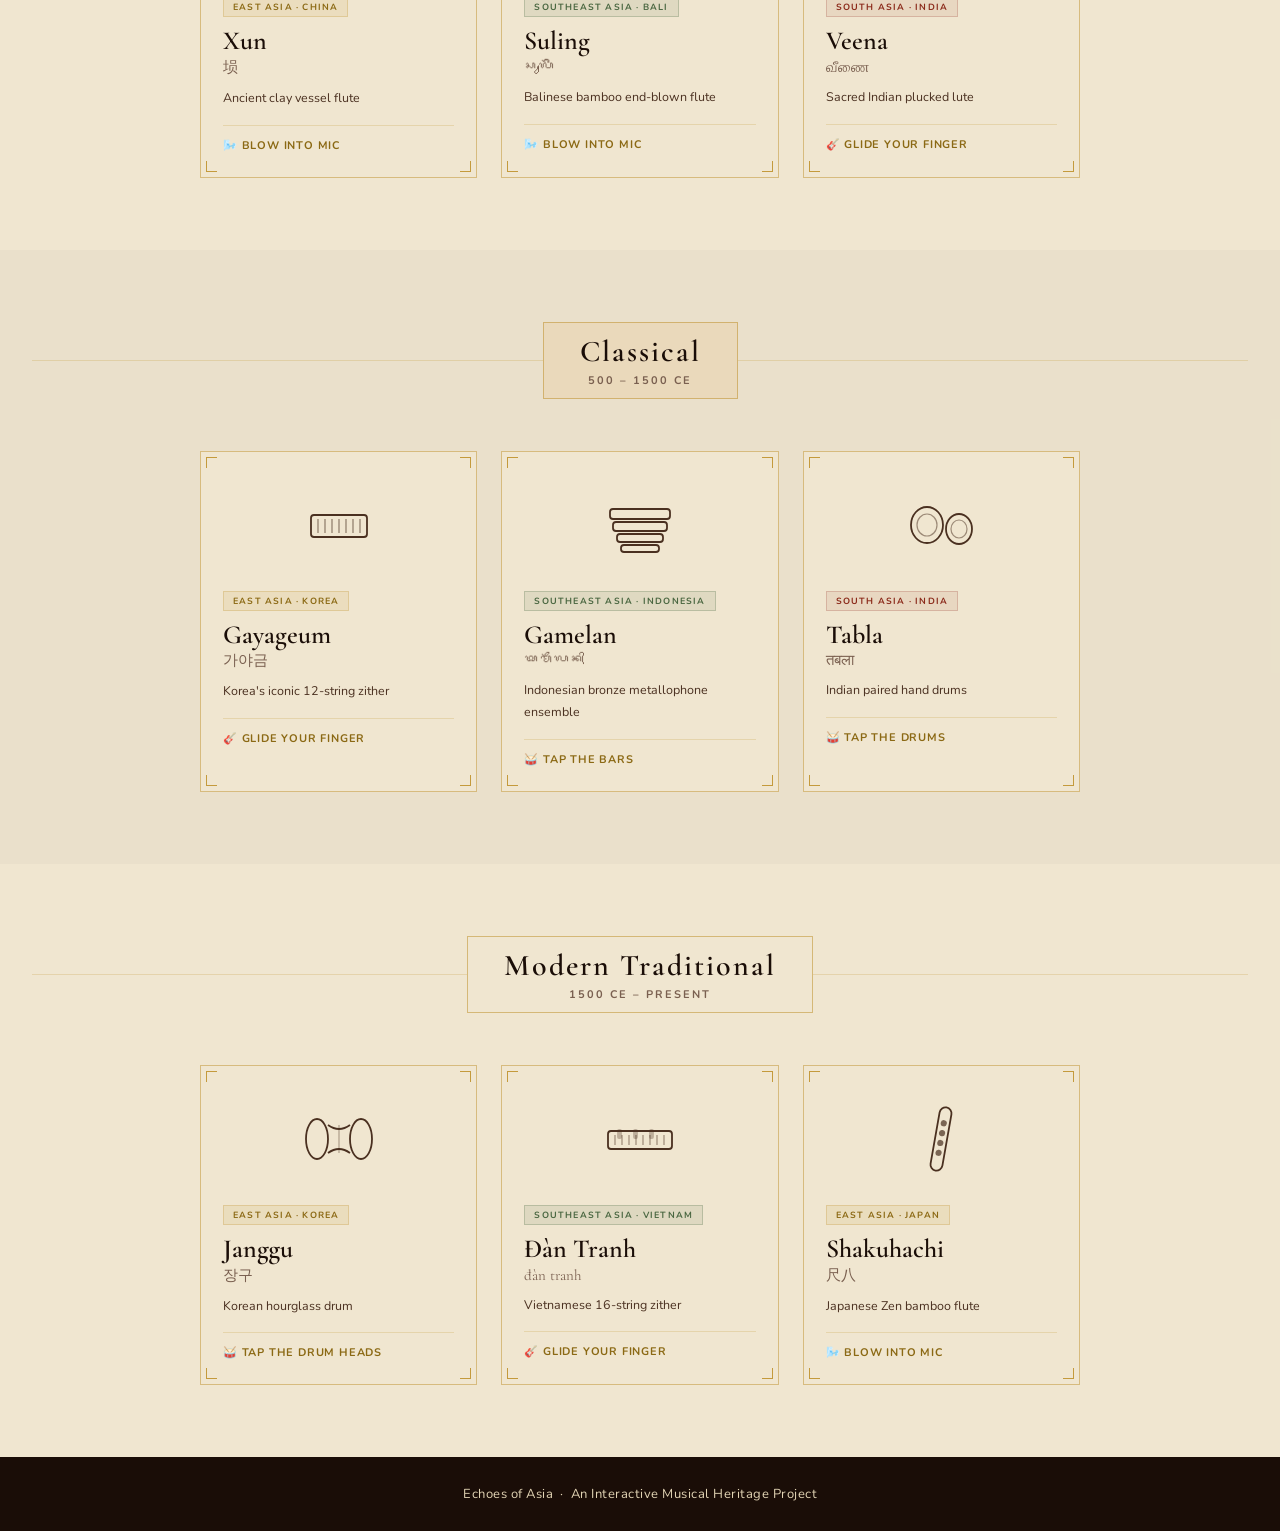
==== commit 82565c8c: "Swap xun for shakuhachi flute in ink brush logo" ====
--- a/index.html
+++ b/index.html
@@ -77,20 +77,25 @@
           <text font-family="Nunito,sans-serif" font-size="10.5" fill="#8B6914" fill-opacity="0.78" letter-spacing="2.8">
             <textPath href="#logo-text-arc" startOffset="50%" text-anchor="middle">ECHOES · OF · ASIA</textPath>
           </text>
-          <!-- Xun (clay ocarina) — woodblock-print style silhouette -->
-          <!-- Body -->
-          <ellipse cx="120" cy="120" rx="34" ry="38" fill="#2A1A0E" fill-opacity="0.82"/>
-          <!-- Blowing hole at top -->
-          <ellipse cx="120" cy="86" rx="9" ry="8" fill="#E8D4A8"/>
-          <!-- Upper side finger holes -->
-          <circle cx="101" cy="107" r="5.5" fill="#E8D4A8"/>
-          <circle cx="139" cy="107" r="5.5" fill="#E8D4A8"/>
-          <!-- Lower side finger holes -->
-          <circle cx="107" cy="131" r="5"   fill="#E8D4A8"/>
-          <circle cx="133" cy="131" r="5"   fill="#E8D4A8"/>
-          <!-- Subtle ink grain lines on body -->
-          <path d="M 90,114 Q 120,110 150,114" stroke="#E8D4A8" stroke-width="0.8" stroke-opacity="0.10" fill="none"/>
-          <path d="M 88,128 Q 120,124 152,128" stroke="#E8D4A8" stroke-width="0.6" stroke-opacity="0.08" fill="none"/>
+          <!-- Shakuhachi bamboo flute — diagonal woodblock silhouette -->
+          <g transform="rotate(-22, 120, 120)">
+            <!-- Bamboo tube -->
+            <rect x="111" y="57" width="18" height="126" rx="9" fill="#2A1A0E" fill-opacity="0.80"/>
+            <!-- Bamboo node rings (joints) -->
+            <rect x="109" y="100" width="22" height="5" rx="2.5" fill="#1A0D07"/>
+            <rect x="109" y="140" width="22" height="5" rx="2.5" fill="#1A0D07"/>
+            <!-- Blowing end opening -->
+            <ellipse cx="120" cy="61" rx="8" ry="5" fill="#E8D4A8"/>
+            <!-- 5 finger holes -->
+            <circle cx="120" cy="83"  r="3.5" fill="#E8D4A8"/>
+            <circle cx="120" cy="116" r="3.5" fill="#E8D4A8"/>
+            <circle cx="120" cy="128" r="3.5" fill="#E8D4A8"/>
+            <circle cx="120" cy="150" r="3.5" fill="#E8D4A8"/>
+            <circle cx="120" cy="163" r="3.5" fill="#E8D4A8"/>
+            <!-- Bamboo leaves near top -->
+            <path d="M 118,72 C 106,60 92,56 87,63 C 93,70 107,72 118,76 Z" fill="#4A6741" fill-opacity="0.50"/>
+            <path d="M 122,68 C 134,56 148,54 152,62 C 146,68 132,69 122,73 Z" fill="#4A6741" fill-opacity="0.42"/>
+          </g>
         </svg>
       </div>
       <p class="site-eyebrow">An Interactive Journey Through Time</p>
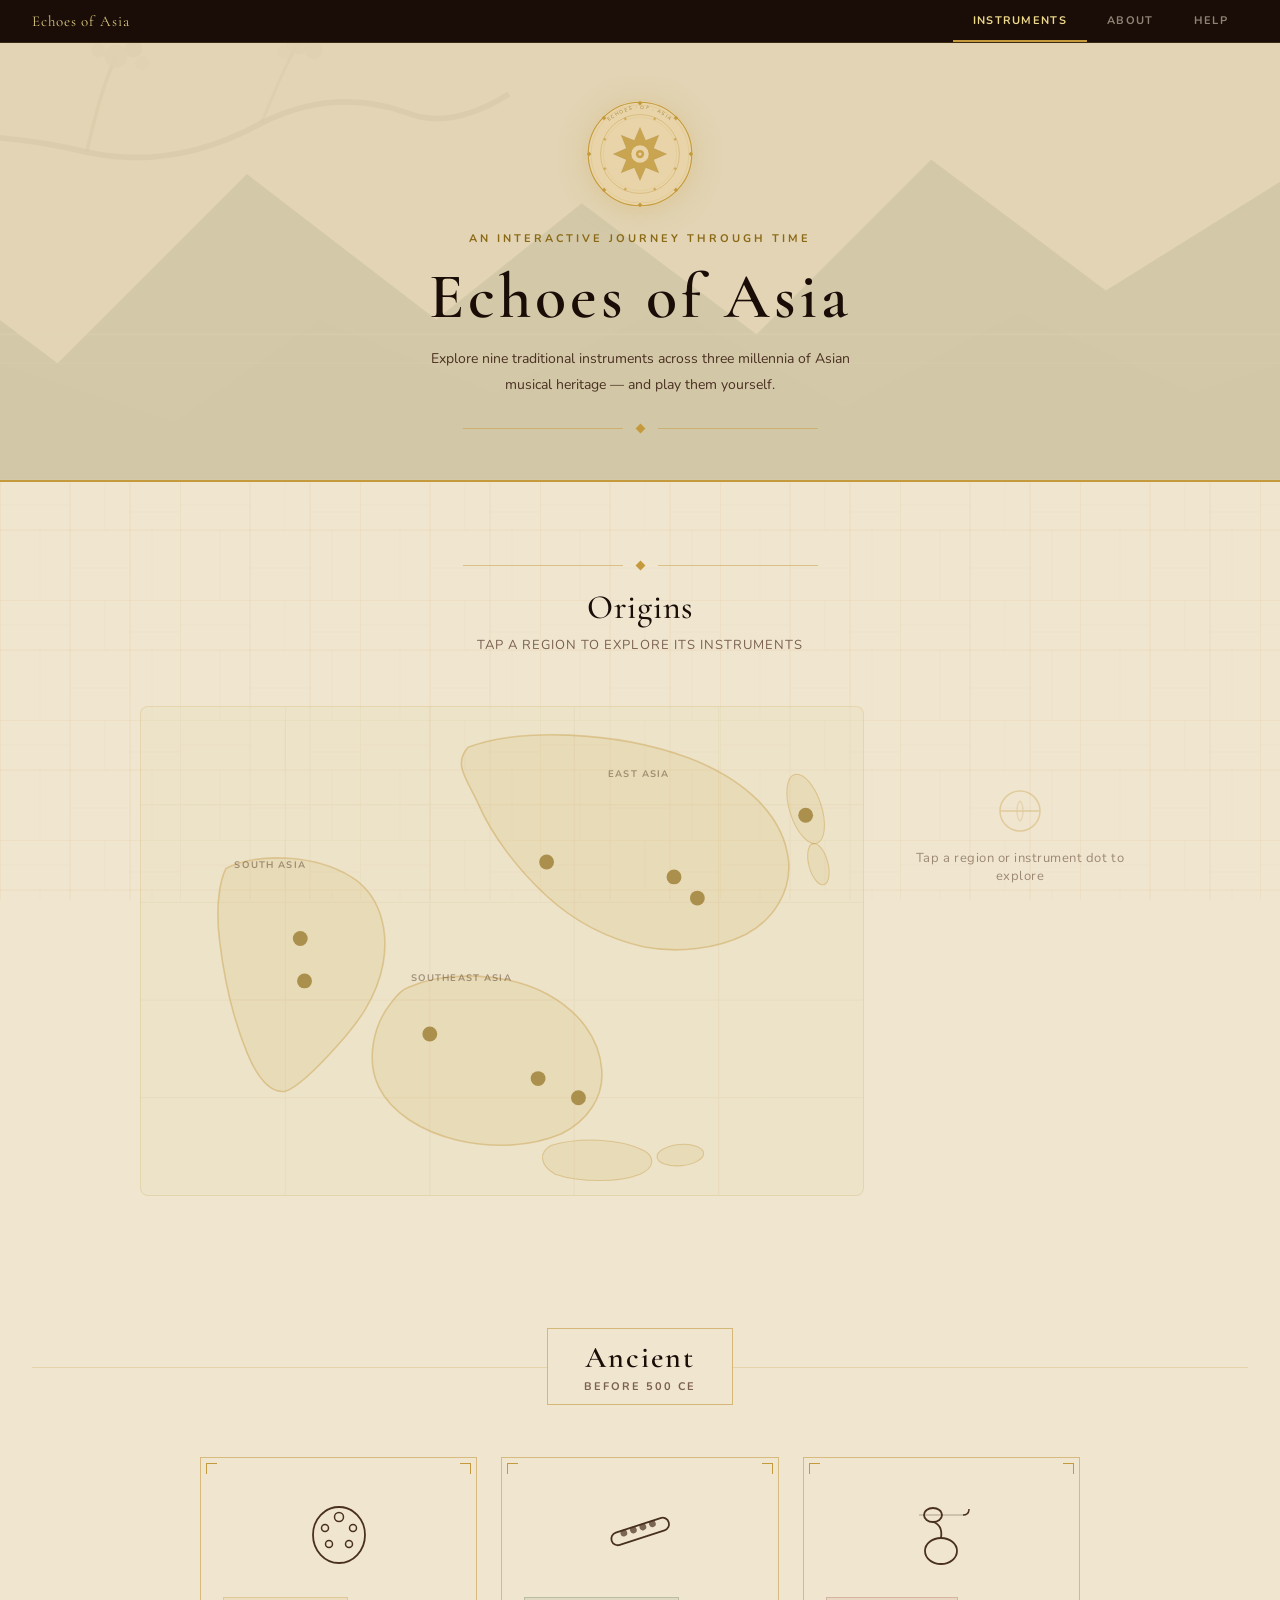
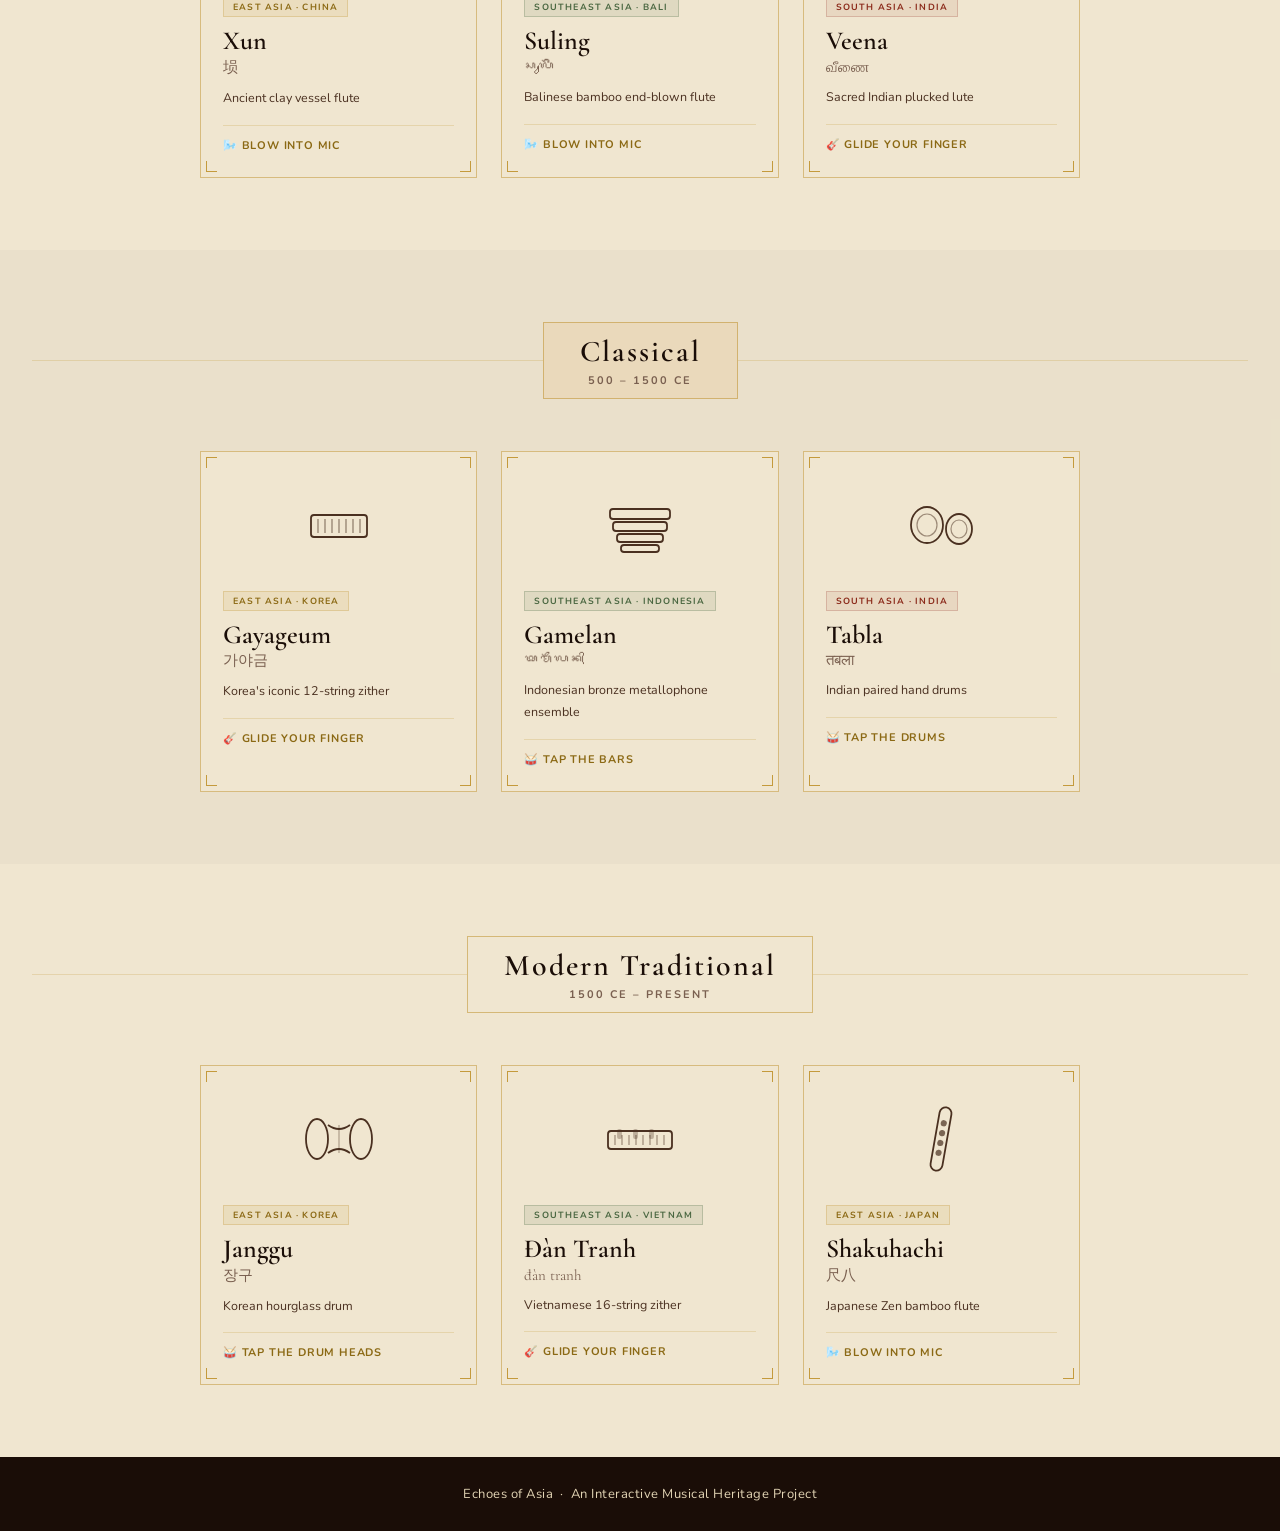
==== commit cc449ee1: "Try traditional geometric seal logo (octagram + inner band)" ====
--- a/index.html
+++ b/index.html
@@ -50,19 +50,10 @@
           <defs><path id="logo-text-arc" d="M 22,120 A 98,98 0 0 1 218,120"/></defs>
           <!-- Parchment background -->
           <circle cx="120" cy="120" r="115" fill="#E8D4A8"/>
-          <!-- Ink brush outer ring — intentionally organic, not a perfect circle -->
-          <path d="M 120,15 C 157,13 196,30 215,60 C 235,90 236,128 223,158 C 210,188 189,208 162,219 C 135,230 103,228 77,215 C 51,202 31,179 21,150 C 11,121 14,87 29,61 C 44,35 70,17 100,15 Z" stroke="#2A1A0E" stroke-width="12" stroke-opacity="0.78" fill="none" stroke-linecap="round" stroke-linejoin="round"/>
-          <!-- Secondary inner ring for layered brush feel -->
-          <path d="M 120,22 C 154,20 190,37 208,64 C 227,91 227,129 214,157 C 201,185 181,205 155,216 C 129,227 100,225 76,213 C 52,201 34,180 25,152 C 16,124 19,91 34,65 C 49,39 74,23 102,22 Z" stroke="#2A1A0E" stroke-width="2" stroke-opacity="0.18" fill="none"/>
-          <!-- Ink splatter dots (simulate brush flicks) -->
-          <g fill="#2A1A0E">
-            <circle cx="94"  cy="18"  r="2.5" opacity="0.40"/>
-            <circle cx="87"  cy="24"  r="1.5" opacity="0.26"/>
-            <circle cx="221" cy="96"  r="2"   opacity="0.36"/>
-            <circle cx="226" cy="88"  r="1.5" opacity="0.24"/>
-            <circle cx="24"  cy="149" r="2"   opacity="0.32"/>
-          </g>
-          <!-- 8 gold diamond marks -->
+          <!-- Outer border rings -->
+          <circle cx="120" cy="120" r="113" stroke="#C49A3C" stroke-width="2.5"/>
+          <circle cx="120" cy="120" r="107" stroke="#C49A3C" stroke-width="0.7" stroke-opacity="0.5"/>
+          <!-- 8 outer diamond marks -->
           <g fill="#C49A3C">
             <rect transform="translate(120,9) rotate(45)"       x="-3.5" y="-3.5" width="7" height="7"/>
             <rect transform="translate(198.5,41.5) rotate(45)"  x="-3.5" y="-3.5" width="7" height="7"/>
@@ -77,25 +68,26 @@
           <text font-family="Nunito,sans-serif" font-size="10.5" fill="#8B6914" fill-opacity="0.78" letter-spacing="2.8">
             <textPath href="#logo-text-arc" startOffset="50%" text-anchor="middle">ECHOES · OF · ASIA</textPath>
           </text>
-          <!-- Shakuhachi bamboo flute — diagonal woodblock silhouette -->
-          <g transform="rotate(-22, 120, 120)">
-            <!-- Bamboo tube -->
-            <rect x="111" y="57" width="18" height="126" rx="9" fill="#2A1A0E" fill-opacity="0.80"/>
-            <!-- Bamboo node rings (joints) -->
-            <rect x="109" y="100" width="22" height="5" rx="2.5" fill="#1A0D07"/>
-            <rect x="109" y="140" width="22" height="5" rx="2.5" fill="#1A0D07"/>
-            <!-- Blowing end opening -->
-            <ellipse cx="120" cy="61" rx="8" ry="5" fill="#E8D4A8"/>
-            <!-- 5 finger holes -->
-            <circle cx="120" cy="83"  r="3.5" fill="#E8D4A8"/>
-            <circle cx="120" cy="116" r="3.5" fill="#E8D4A8"/>
-            <circle cx="120" cy="128" r="3.5" fill="#E8D4A8"/>
-            <circle cx="120" cy="150" r="3.5" fill="#E8D4A8"/>
-            <circle cx="120" cy="163" r="3.5" fill="#E8D4A8"/>
-            <!-- Bamboo leaves near top -->
-            <path d="M 118,72 C 106,60 92,56 87,63 C 93,70 107,72 118,76 Z" fill="#4A6741" fill-opacity="0.50"/>
-            <path d="M 122,68 C 134,56 148,54 152,62 C 146,68 132,69 122,73 Z" fill="#4A6741" fill-opacity="0.42"/>
+          <!-- Inner geometric band -->
+          <circle cx="120" cy="120" r="86" stroke="#C49A3C" stroke-width="1.4" stroke-opacity="0.60"/>
+          <circle cx="120" cy="120" r="80" stroke="#C49A3C" stroke-width="0.7" stroke-opacity="0.35"/>
+          <!-- 8 inner diamonds at r=83, offset 22.5° from outer set -->
+          <g fill="#C49A3C" fill-opacity="0.70">
+            <rect transform="translate(196.7,152.1) rotate(45)" x="-2.5" y="-2.5" width="5" height="5"/>
+            <rect transform="translate(152.1,196.7) rotate(45)" x="-2.5" y="-2.5" width="5" height="5"/>
+            <rect transform="translate(87.9,196.7) rotate(45)"  x="-2.5" y="-2.5" width="5" height="5"/>
+            <rect transform="translate(43.3,152.1) rotate(45)"  x="-2.5" y="-2.5" width="5" height="5"/>
+            <rect transform="translate(43.3,87.9) rotate(45)"   x="-2.5" y="-2.5" width="5" height="5"/>
+            <rect transform="translate(87.9,43.3) rotate(45)"   x="-2.5" y="-2.5" width="5" height="5"/>
+            <rect transform="translate(152.1,43.3) rotate(45)"  x="-2.5" y="-2.5" width="5" height="5"/>
+            <rect transform="translate(196.7,87.9) rotate(45)"  x="-2.5" y="-2.5" width="5" height="5"/>
           </g>
+          <!-- 8-pointed geometric star (khatam / octagram) -->
+          <polygon points="120,62 132.3,90.5 161,79 149.5,107.7 178,120 149.5,132.3 161,161 132.3,149.5 120,178 107.7,149.5 79,161 90.5,132.3 62,120 90.5,107.7 79,79 107.7,90.5" fill="#C49A3C" fill-opacity="0.80" stroke="#8B6914" stroke-width="0.8" stroke-opacity="0.45"/>
+          <!-- Center medallion -->
+          <circle cx="120" cy="120" r="20" fill="#E8D4A8" stroke="#C49A3C" stroke-width="1.4"/>
+          <circle cx="120" cy="120" r="9"  fill="#C49A3C" fill-opacity="0.85"/>
+          <circle cx="120" cy="120" r="3.5" fill="#E8D4A8"/>
         </svg>
       </div>
       <p class="site-eyebrow">An Interactive Journey Through Time</p>
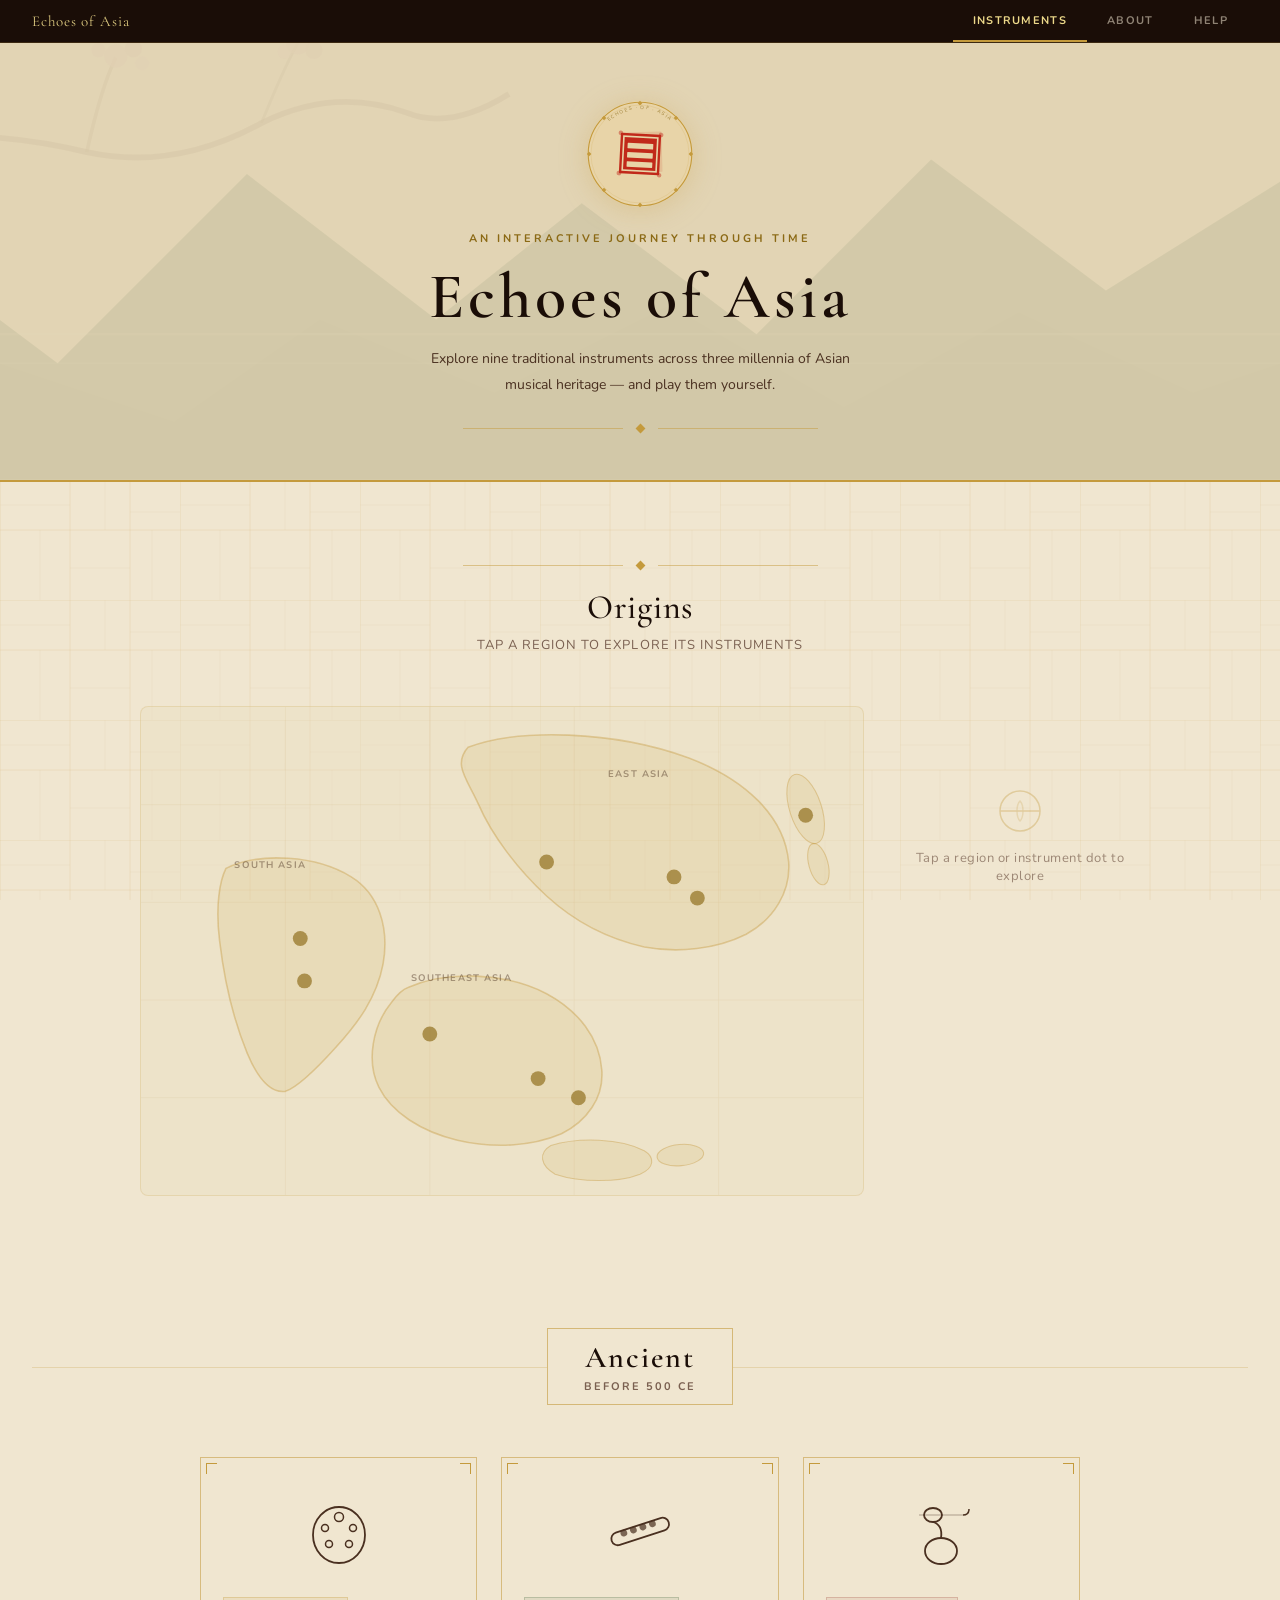
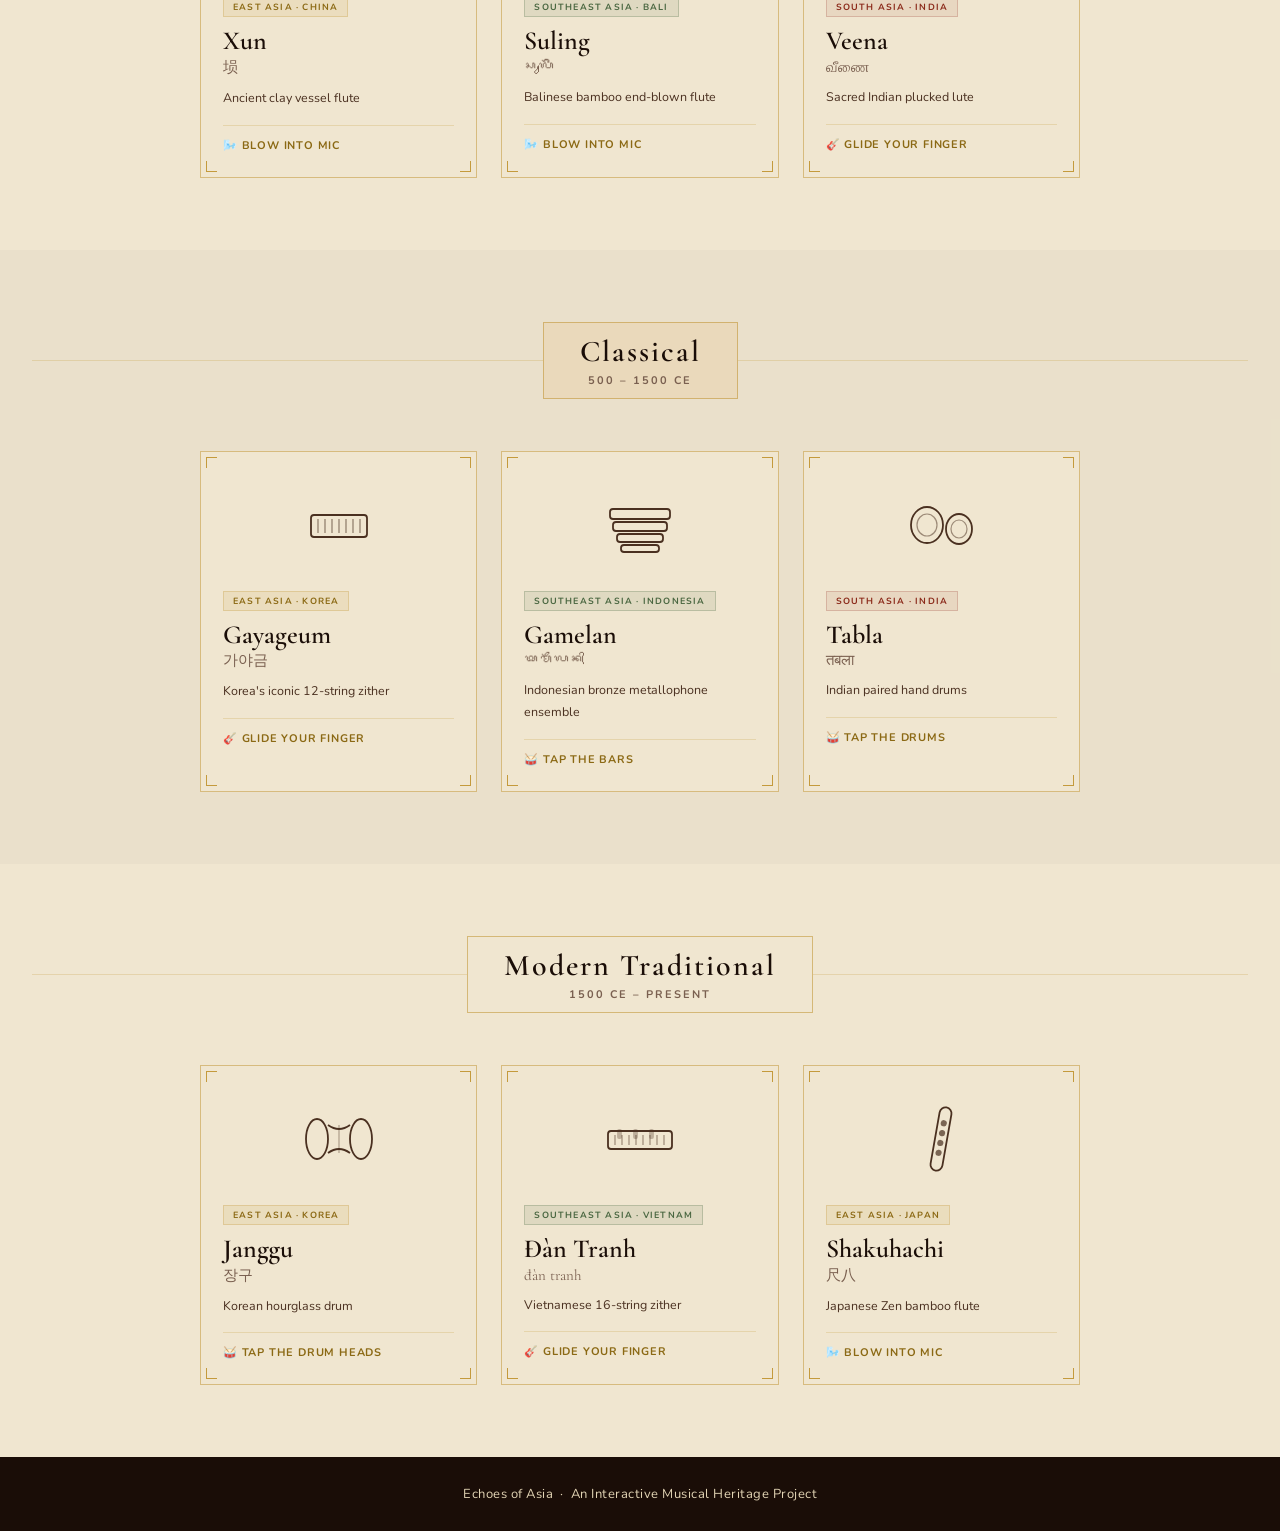
==== commit d12d2708: "Try Chinese stamp seal logo (vermillion red, tilted, three bars)" ====
--- a/index.html
+++ b/index.html
@@ -68,26 +68,26 @@
           <text font-family="Nunito,sans-serif" font-size="10.5" fill="#8B6914" fill-opacity="0.78" letter-spacing="2.8">
             <textPath href="#logo-text-arc" startOffset="50%" text-anchor="middle">ECHOES · OF · ASIA</textPath>
           </text>
-          <!-- Inner geometric band -->
-          <circle cx="120" cy="120" r="86" stroke="#C49A3C" stroke-width="1.4" stroke-opacity="0.60"/>
-          <circle cx="120" cy="120" r="80" stroke="#C49A3C" stroke-width="0.7" stroke-opacity="0.35"/>
-          <!-- 8 inner diamonds at r=83, offset 22.5° from outer set -->
-          <g fill="#C49A3C" fill-opacity="0.70">
-            <rect transform="translate(196.7,152.1) rotate(45)" x="-2.5" y="-2.5" width="5" height="5"/>
-            <rect transform="translate(152.1,196.7) rotate(45)" x="-2.5" y="-2.5" width="5" height="5"/>
-            <rect transform="translate(87.9,196.7) rotate(45)"  x="-2.5" y="-2.5" width="5" height="5"/>
-            <rect transform="translate(43.3,152.1) rotate(45)"  x="-2.5" y="-2.5" width="5" height="5"/>
-            <rect transform="translate(43.3,87.9) rotate(45)"   x="-2.5" y="-2.5" width="5" height="5"/>
-            <rect transform="translate(87.9,43.3) rotate(45)"   x="-2.5" y="-2.5" width="5" height="5"/>
-            <rect transform="translate(152.1,43.3) rotate(45)"  x="-2.5" y="-2.5" width="5" height="5"/>
-            <rect transform="translate(196.7,87.9) rotate(45)"  x="-2.5" y="-2.5" width="5" height="5"/>
+          <!-- Ghost second stamp (authentic double-impression effect) -->
+          <g transform="rotate(-1.5, 120, 120) translate(4, -4)">
+            <rect x="76" y="76" width="88" height="88" rx="1" fill="#C1291A" fill-opacity="0.13"/>
           </g>
-          <!-- 8-pointed geometric star (khatam / octagram) -->
-          <polygon points="120,62 132.3,90.5 161,79 149.5,107.7 178,120 149.5,132.3 161,161 132.3,149.5 120,178 107.7,149.5 79,161 90.5,132.3 62,120 90.5,107.7 79,79 107.7,90.5" fill="#C49A3C" fill-opacity="0.80" stroke="#8B6914" stroke-width="0.8" stroke-opacity="0.45"/>
-          <!-- Center medallion -->
-          <circle cx="120" cy="120" r="20" fill="#E8D4A8" stroke="#C49A3C" stroke-width="1.4"/>
-          <circle cx="120" cy="120" r="9"  fill="#C49A3C" fill-opacity="0.85"/>
-          <circle cx="120" cy="120" r="3.5" fill="#E8D4A8"/>
+          <!-- Chinese stamp seal — 3° tilt for hand-applied feel -->
+          <g transform="rotate(3, 120, 120)">
+            <!-- Red vermillion stamp body (slightly rounded corners = worn stone) -->
+            <rect x="76" y="76" width="88" height="88" rx="2" fill="#C1291A"/>
+            <!-- Corner ink bleed marks -->
+            <circle cx="76"  cy="76"  r="5" fill="#C1291A" fill-opacity="0.45"/>
+            <circle cx="164" cy="76"  r="5" fill="#C1291A" fill-opacity="0.45"/>
+            <circle cx="164" cy="164" r="5" fill="#C1291A" fill-opacity="0.45"/>
+            <circle cx="76"  cy="164" r="5" fill="#C1291A" fill-opacity="0.45"/>
+            <!-- Inner border frame (white carved) -->
+            <rect x="83" y="83" width="74" height="74" fill="none" stroke="#E8D4A8" stroke-width="3.5"/>
+            <!-- Three carved white bars: 三 (three / sound waves) -->
+            <rect x="92" y="97"  width="56" height="12" rx="1" fill="#E8D4A8"/>
+            <rect x="92" y="117" width="56" height="12" rx="1" fill="#E8D4A8"/>
+            <rect x="92" y="137" width="56" height="12" rx="1" fill="#E8D4A8"/>
+          </g>
         </svg>
       </div>
       <p class="site-eyebrow">An Interactive Journey Through Time</p>
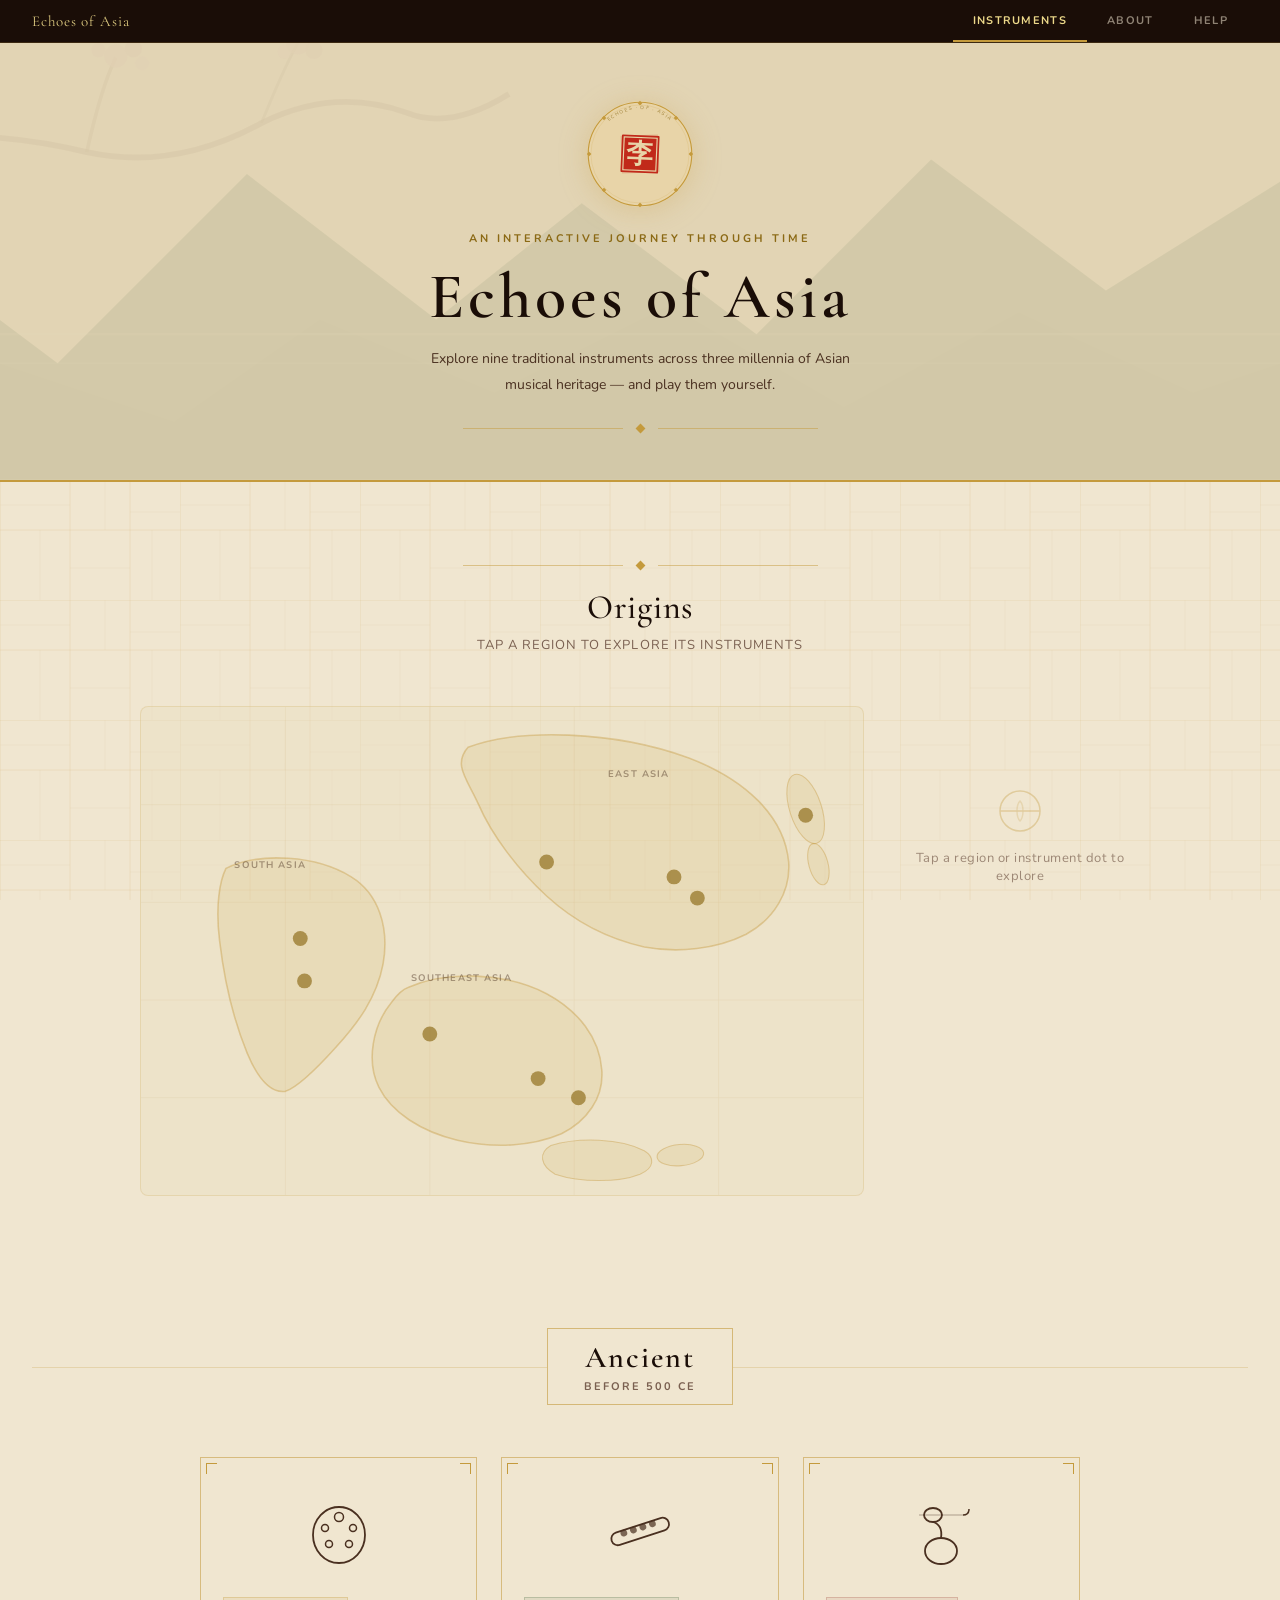
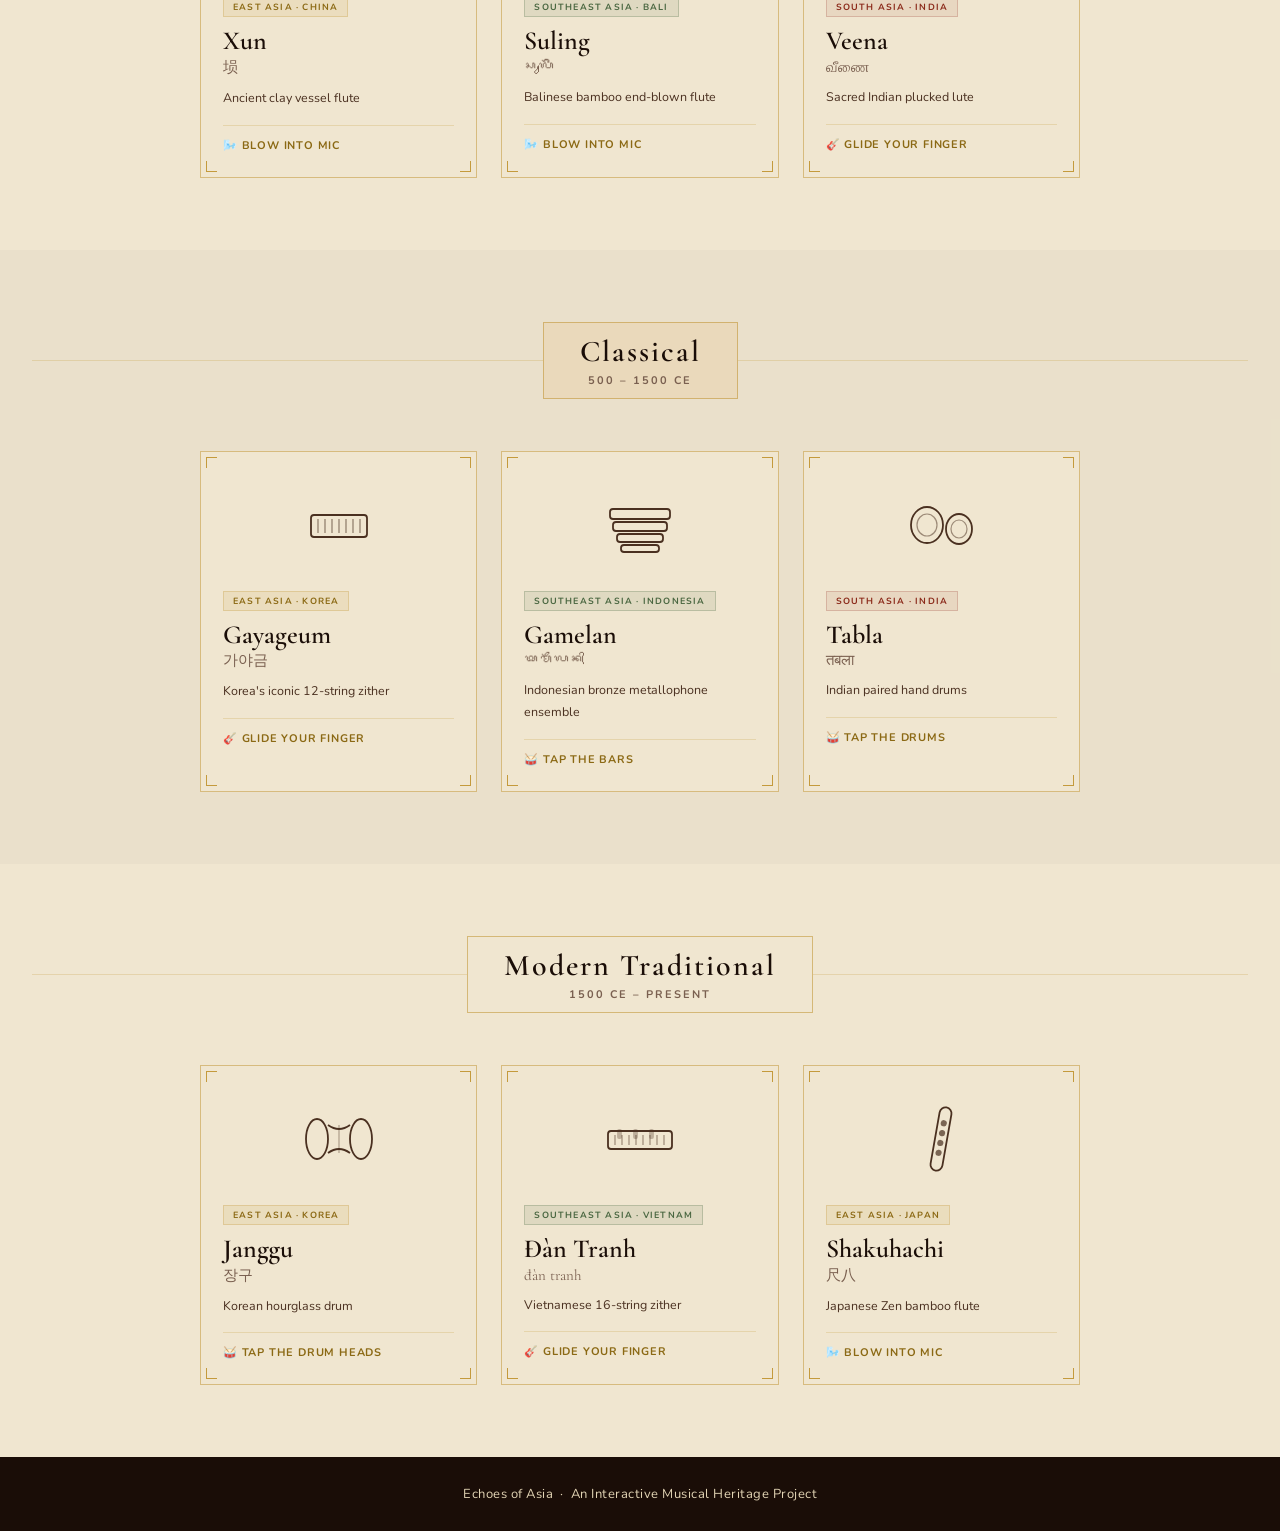
==== commit f921f7f2: "Chinese chop seal logo: red square with carved 李 character" ====
--- a/index.html
+++ b/index.html
@@ -68,25 +68,19 @@
           <text font-family="Nunito,sans-serif" font-size="10.5" fill="#8B6914" fill-opacity="0.78" letter-spacing="2.8">
             <textPath href="#logo-text-arc" startOffset="50%" text-anchor="middle">ECHOES · OF · ASIA</textPath>
           </text>
-          <!-- Ghost second stamp (authentic double-impression effect) -->
-          <g transform="rotate(-1.5, 120, 120) translate(4, -4)">
-            <rect x="76" y="76" width="88" height="88" rx="1" fill="#C1291A" fill-opacity="0.13"/>
+          <!-- Faint ghost impression (real stamps leave a double-hit shadow) -->
+          <g transform="rotate(-2, 120, 120)">
+            <rect x="79" y="79" width="82" height="82" rx="1" fill="#C1291A" fill-opacity="0.18"/>
           </g>
-          <!-- Chinese stamp seal — 3° tilt for hand-applied feel -->
-          <g transform="rotate(3, 120, 120)">
-            <!-- Red vermillion stamp body (slightly rounded corners = worn stone) -->
-            <rect x="76" y="76" width="88" height="88" rx="2" fill="#C1291A"/>
-            <!-- Corner ink bleed marks -->
-            <circle cx="76"  cy="76"  r="5" fill="#C1291A" fill-opacity="0.45"/>
-            <circle cx="164" cy="76"  r="5" fill="#C1291A" fill-opacity="0.45"/>
-            <circle cx="164" cy="164" r="5" fill="#C1291A" fill-opacity="0.45"/>
-            <circle cx="76"  cy="164" r="5" fill="#C1291A" fill-opacity="0.45"/>
-            <!-- Inner border frame (white carved) -->
-            <rect x="83" y="83" width="74" height="74" fill="none" stroke="#E8D4A8" stroke-width="3.5"/>
-            <!-- Three carved white bars: 三 (three / sound waves) -->
-            <rect x="92" y="97"  width="56" height="12" rx="1" fill="#E8D4A8"/>
-            <rect x="92" y="117" width="56" height="12" rx="1" fill="#E8D4A8"/>
-            <rect x="92" y="137" width="56" height="12" rx="1" fill="#E8D4A8"/>
+          <!-- Red chop seal — slight tilt like a hand-applied stamp -->
+          <g transform="rotate(2.5, 120, 120)">
+            <rect x="79" y="79" width="82" height="82" rx="2" fill="#C1291A"/>
+            <!-- Thin inner carved border -->
+            <rect x="84" y="84" width="72" height="72" fill="none" stroke="#E8D4A8" stroke-width="2.5"/>
+            <!-- 李 family name character (white on red = intaglio carved look) -->
+            <text x="120" y="120" dominant-baseline="central" text-anchor="middle"
+              font-family="'STKaiti','KaiTi','Noto Serif CJK SC','AR PL UKai CN',serif"
+              font-size="58" font-weight="bold" fill="#E8D4A8">李</text>
           </g>
         </svg>
       </div>
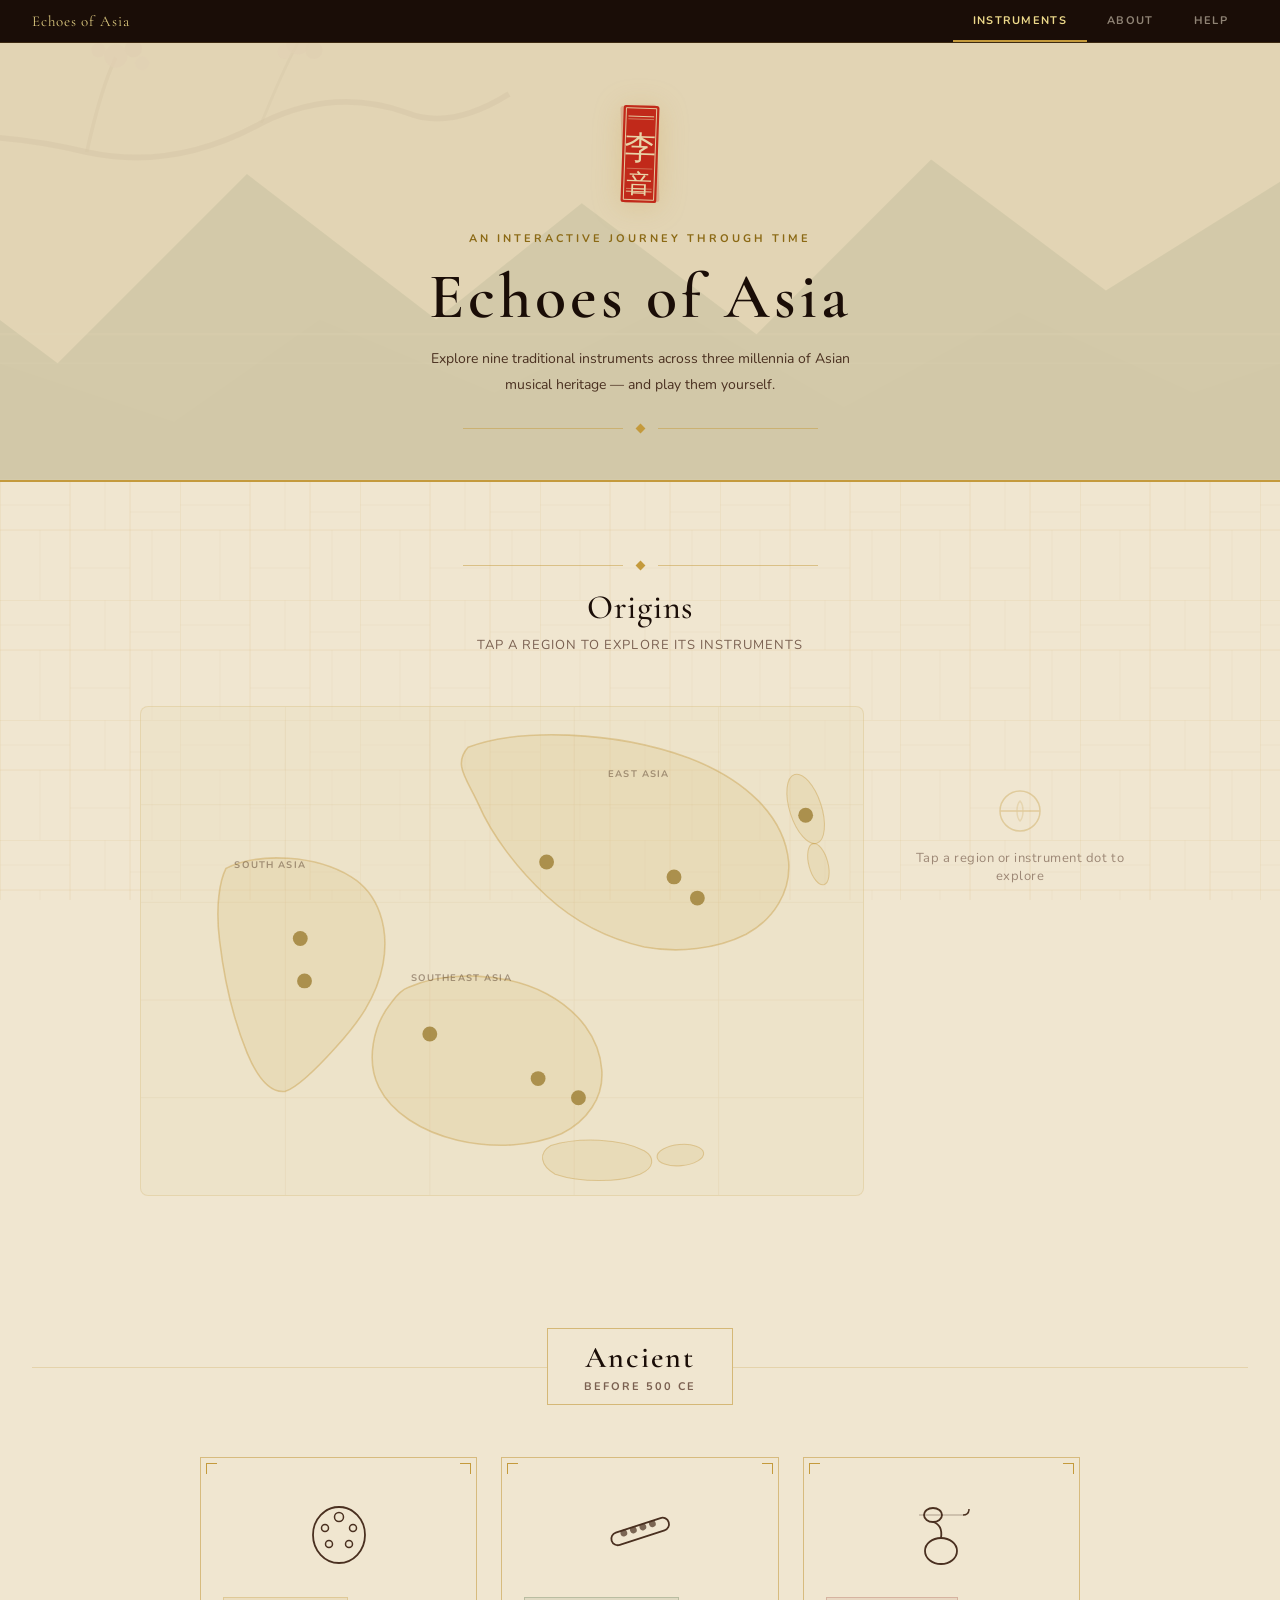
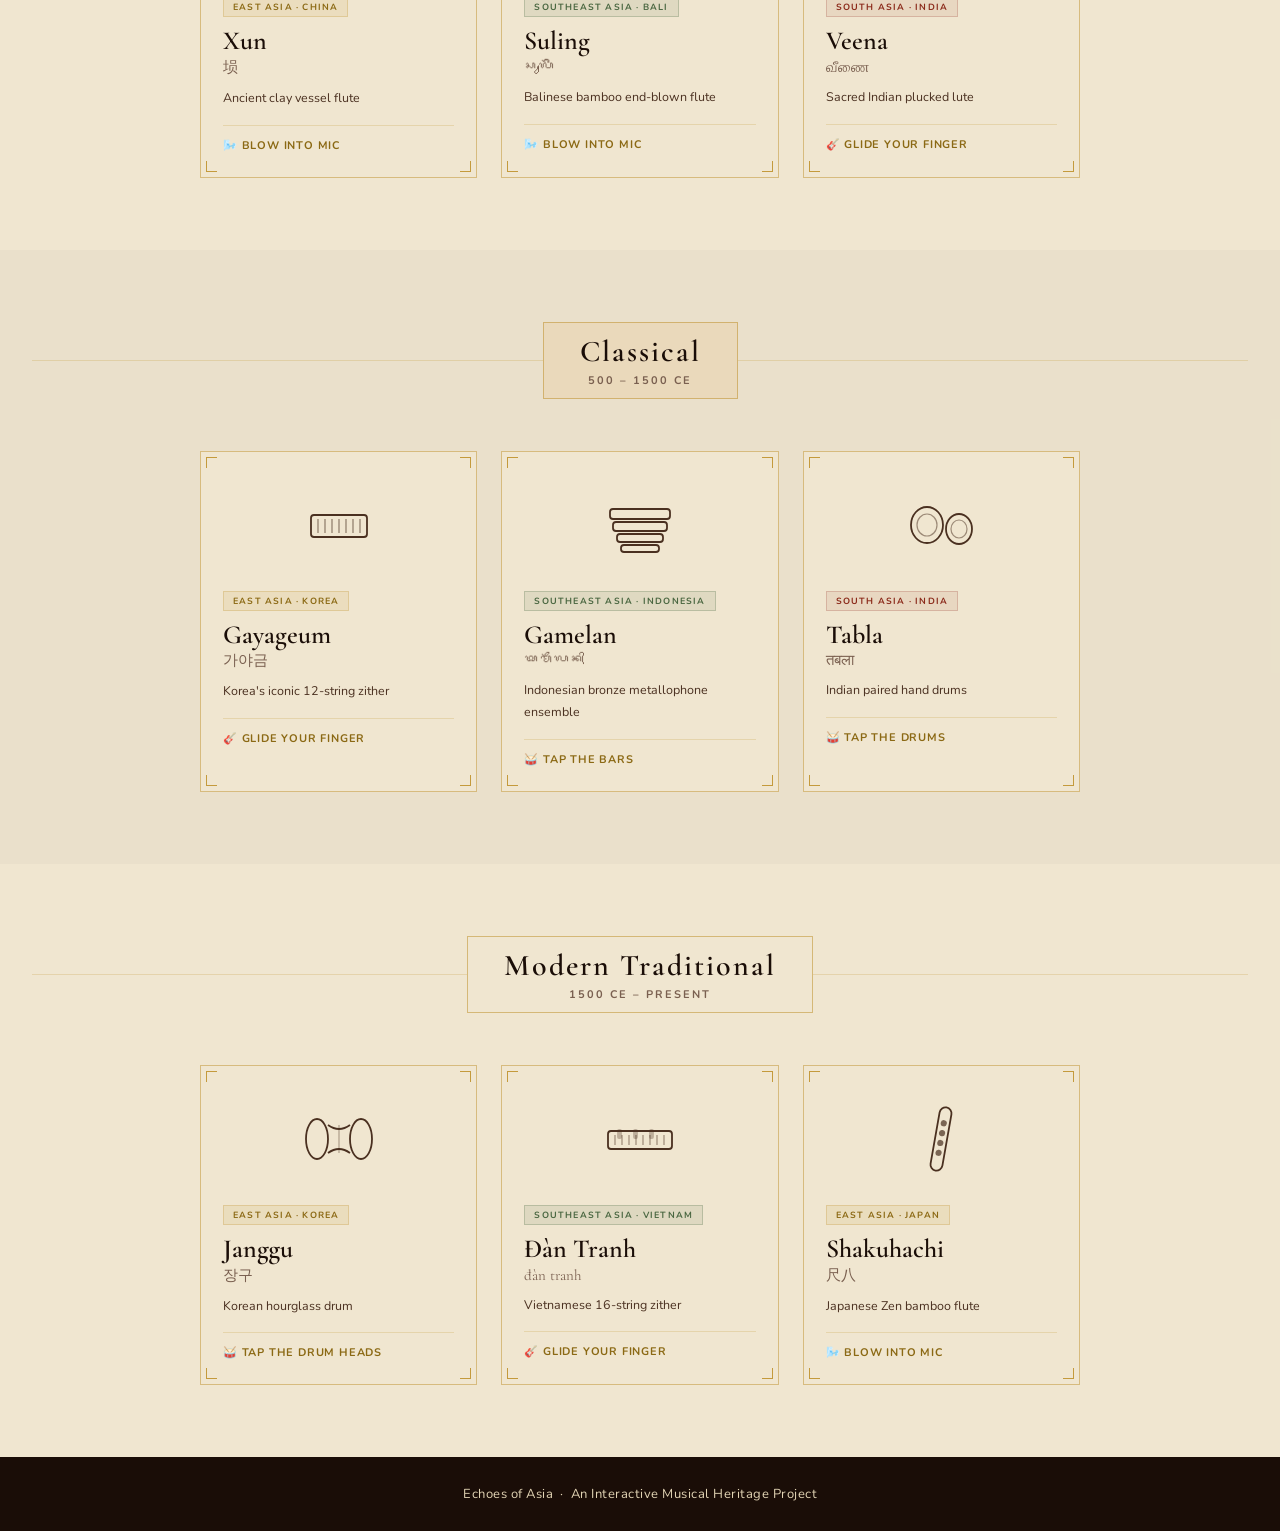
==== commit a4054267: "Logo: full elongated wood chop seal (李音), no circular frame" ====
--- a/index.html
+++ b/index.html
@@ -47,40 +47,32 @@
     <div class="header-content">
       <div class="site-logo-wrap">
         <svg class="site-logo-mark" viewBox="0 0 240 240" fill="none" xmlns="http://www.w3.org/2000/svg" aria-hidden="true">
-          <defs><path id="logo-text-arc" d="M 22,120 A 98,98 0 0 1 218,120"/></defs>
-          <!-- Parchment background -->
-          <circle cx="120" cy="120" r="115" fill="#E8D4A8"/>
-          <!-- Outer border rings -->
-          <circle cx="120" cy="120" r="113" stroke="#C49A3C" stroke-width="2.5"/>
-          <circle cx="120" cy="120" r="107" stroke="#C49A3C" stroke-width="0.7" stroke-opacity="0.5"/>
-          <!-- 8 outer diamond marks -->
-          <g fill="#C49A3C">
-            <rect transform="translate(120,9) rotate(45)"       x="-3.5" y="-3.5" width="7" height="7"/>
-            <rect transform="translate(198.5,41.5) rotate(45)"  x="-3.5" y="-3.5" width="7" height="7"/>
-            <rect transform="translate(231,120) rotate(45)"     x="-3.5" y="-3.5" width="7" height="7"/>
-            <rect transform="translate(198.5,198.5) rotate(45)" x="-3.5" y="-3.5" width="7" height="7"/>
-            <rect transform="translate(120,231) rotate(45)"     x="-3.5" y="-3.5" width="7" height="7"/>
-            <rect transform="translate(41.5,198.5) rotate(45)"  x="-3.5" y="-3.5" width="7" height="7"/>
-            <rect transform="translate(9,120) rotate(45)"       x="-3.5" y="-3.5" width="7" height="7"/>
-            <rect transform="translate(41.5,41.5) rotate(45)"   x="-3.5" y="-3.5" width="7" height="7"/>
+          <!-- Ghost impression — slight offset & counter-rotation for authentic double-hit look -->
+          <g transform="rotate(-2, 117, 123)">
+            <rect x="81" y="14" width="78" height="212" rx="5" fill="#C1291A" fill-opacity="0.20"/>
           </g>
-          <!-- Arced name text -->
-          <text font-family="Nunito,sans-serif" font-size="10.5" fill="#8B6914" fill-opacity="0.78" letter-spacing="2.8">
-            <textPath href="#logo-text-arc" startOffset="50%" text-anchor="middle">ECHOES · OF · ASIA</textPath>
-          </text>
-          <!-- Faint ghost impression (real stamps leave a double-hit shadow) -->
-          <g transform="rotate(-2, 120, 120)">
-            <rect x="79" y="79" width="82" height="82" rx="1" fill="#C1291A" fill-opacity="0.18"/>
-          </g>
-          <!-- Red chop seal — slight tilt like a hand-applied stamp -->
-          <g transform="rotate(2.5, 120, 120)">
-            <rect x="79" y="79" width="82" height="82" rx="2" fill="#C1291A"/>
-            <!-- Thin inner carved border -->
-            <rect x="84" y="84" width="72" height="72" fill="none" stroke="#E8D4A8" stroke-width="2.5"/>
-            <!-- 李 family name character (white on red = intaglio carved look) -->
-            <text x="120" y="120" dominant-baseline="central" text-anchor="middle"
-              font-family="'STKaiti','KaiTi','Noto Serif CJK SC','AR PL UKai CN',serif"
-              font-size="58" font-weight="bold" fill="#E8D4A8">李</text>
+          <!-- Elongated wood chop seal — main impression, 2° tilt -->
+          <g transform="rotate(2, 120, 120)">
+            <!-- Vermillion red body -->
+            <rect x="81" y="14" width="78" height="212" rx="5" fill="#C1291A"/>
+            <!-- Carved inner border -->
+            <rect x="87" y="20" width="66" height="200" fill="none" stroke="#E8D4A8" stroke-width="2"/>
+            <!-- Top double-line ornament -->
+            <line x1="92" y1="38" x2="148" y2="38" stroke="#E8D4A8" stroke-width="2"/>
+            <line x1="92" y1="44" x2="148" y2="44" stroke="#E8D4A8" stroke-width="1"/>
+            <!-- 李 (Lee) — family name, upper half -->
+            <text x="120" y="107" dominant-baseline="central" text-anchor="middle"
+              font-family="'STKaiti','KaiTi','Noto Serif CJK SC',serif"
+              font-size="70" fill="#E8D4A8">李</text>
+            <!-- Centre divider -->
+            <line x1="92" y1="152" x2="148" y2="152" stroke="#E8D4A8" stroke-width="1.4" stroke-opacity="0.6"/>
+            <!-- 音 (sound / music) — lower half -->
+            <text x="120" y="186" dominant-baseline="central" text-anchor="middle"
+              font-family="'STKaiti','KaiTi','Noto Serif CJK SC',serif"
+              font-size="56" fill="#E8D4A8">音</text>
+            <!-- Bottom double-line ornament -->
+            <line x1="92" y1="196" x2="148" y2="196" stroke="#E8D4A8" stroke-width="1"/>
+            <line x1="92" y1="202" x2="148" y2="202" stroke="#E8D4A8" stroke-width="2"/>
           </g>
         </svg>
       </div>
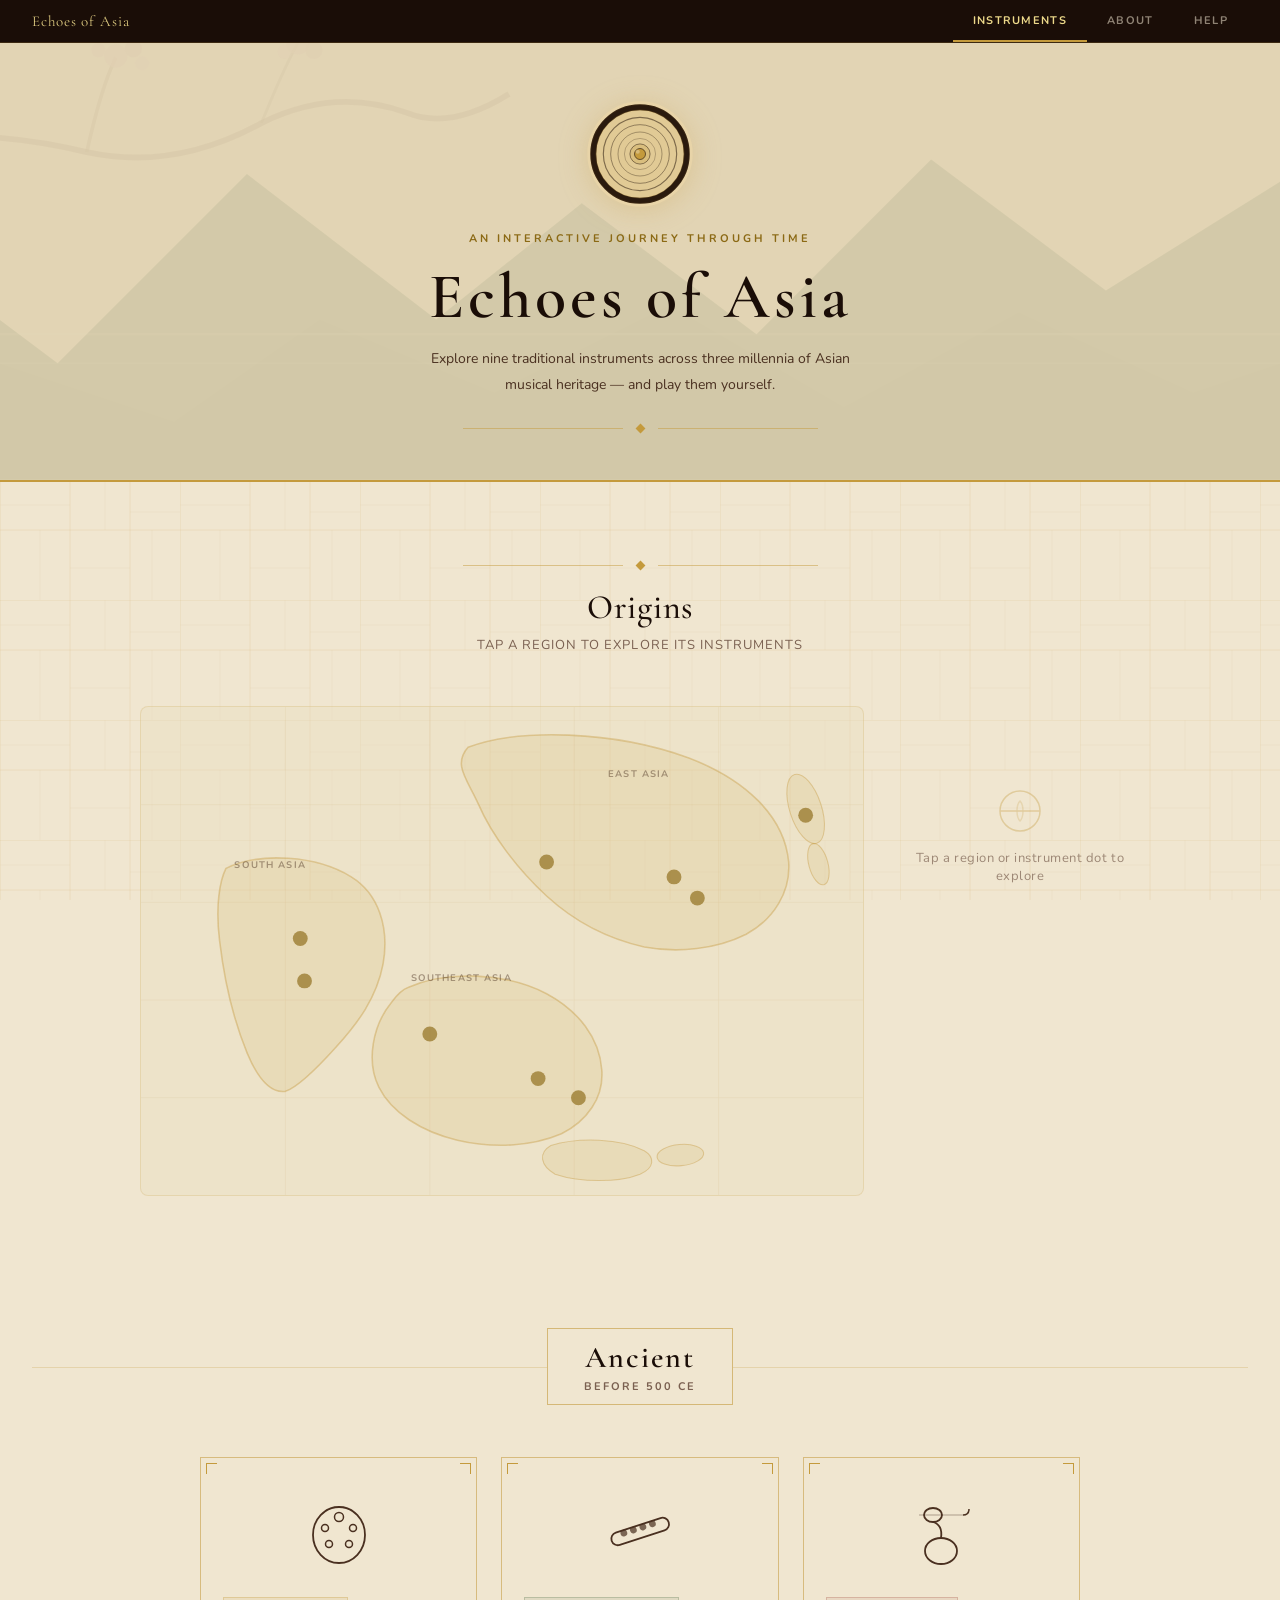
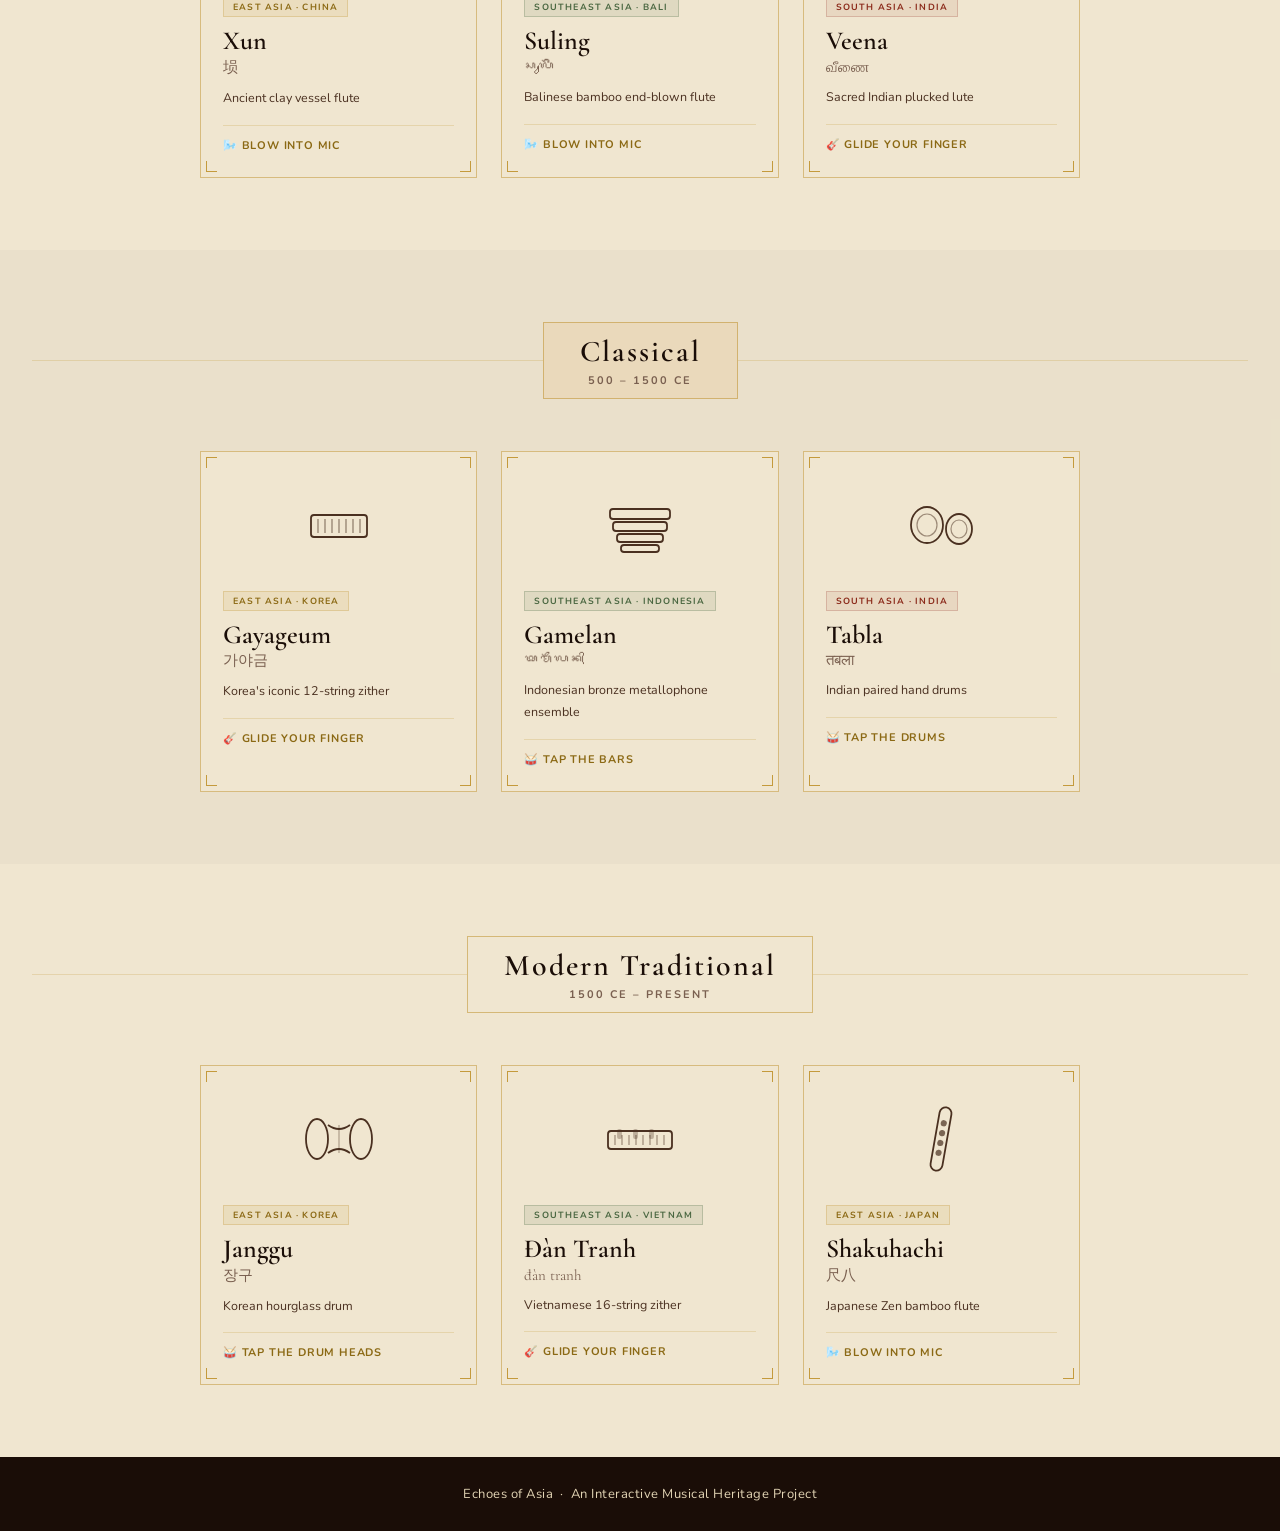
==== commit b6c41b9a: "Logo: kkwaenggwari gong — thick rim, concentric rings, center boss" ====
--- a/index.html
+++ b/index.html
@@ -47,33 +47,26 @@
     <div class="header-content">
       <div class="site-logo-wrap">
         <svg class="site-logo-mark" viewBox="0 0 240 240" fill="none" xmlns="http://www.w3.org/2000/svg" aria-hidden="true">
-          <!-- Ghost impression — slight offset & counter-rotation for authentic double-hit look -->
-          <g transform="rotate(-2, 117, 123)">
-            <rect x="81" y="14" width="78" height="212" rx="5" fill="#C1291A" fill-opacity="0.20"/>
-          </g>
-          <!-- Elongated wood chop seal — main impression, 2° tilt -->
-          <g transform="rotate(2, 120, 120)">
-            <!-- Vermillion red body -->
-            <rect x="81" y="14" width="78" height="212" rx="5" fill="#C1291A"/>
-            <!-- Carved inner border -->
-            <rect x="87" y="20" width="66" height="200" fill="none" stroke="#E8D4A8" stroke-width="2"/>
-            <!-- Top double-line ornament -->
-            <line x1="92" y1="38" x2="148" y2="38" stroke="#E8D4A8" stroke-width="2"/>
-            <line x1="92" y1="44" x2="148" y2="44" stroke="#E8D4A8" stroke-width="1"/>
-            <!-- 李 (Lee) — family name, upper half -->
-            <text x="120" y="107" dominant-baseline="central" text-anchor="middle"
-              font-family="'STKaiti','KaiTi','Noto Serif CJK SC',serif"
-              font-size="70" fill="#E8D4A8">李</text>
-            <!-- Centre divider -->
-            <line x1="92" y1="152" x2="148" y2="152" stroke="#E8D4A8" stroke-width="1.4" stroke-opacity="0.6"/>
-            <!-- 音 (sound / music) — lower half -->
-            <text x="120" y="186" dominant-baseline="central" text-anchor="middle"
-              font-family="'STKaiti','KaiTi','Noto Serif CJK SC',serif"
-              font-size="56" fill="#E8D4A8">音</text>
-            <!-- Bottom double-line ornament -->
-            <line x1="92" y1="196" x2="148" y2="196" stroke="#E8D4A8" stroke-width="1"/>
-            <line x1="92" y1="202" x2="148" y2="202" stroke="#E8D4A8" stroke-width="2"/>
-          </g>
+          <!-- Parchment background -->
+          <circle cx="120" cy="120" r="115" fill="#E8D4A8"/>
+          <!-- Gong face (warm brass tint) -->
+          <circle cx="120" cy="120" r="96" fill="#C49A3C" fill-opacity="0.18"/>
+          <!-- Thick outer rim -->
+          <circle cx="120" cy="120" r="102" stroke="#2A1A0E" stroke-width="13" fill="none"/>
+          <!-- Rim edge highlights -->
+          <circle cx="120" cy="120" r="96"  stroke="#C49A3C" stroke-width="1"   fill="none" stroke-opacity="0.50"/>
+          <circle cx="120" cy="120" r="108" stroke="#C49A3C" stroke-width="0.8" fill="none" stroke-opacity="0.30"/>
+          <!-- Concentric rings on gong face (also read as sound waves radiating outward) -->
+          <circle cx="120" cy="120" r="80" stroke="#2A1A0E" stroke-width="2.5" fill="none" stroke-opacity="0.55"/>
+          <circle cx="120" cy="120" r="64" stroke="#2A1A0E" stroke-width="2.0" fill="none" stroke-opacity="0.48"/>
+          <circle cx="120" cy="120" r="48" stroke="#2A1A0E" stroke-width="1.8" fill="none" stroke-opacity="0.42"/>
+          <circle cx="120" cy="120" r="34" stroke="#2A1A0E" stroke-width="1.5" fill="none" stroke-opacity="0.36"/>
+          <!-- Center boss — outer ring -->
+          <circle cx="120" cy="120" r="22" fill="#C49A3C" fill-opacity="0.25" stroke="#2A1A0E" stroke-width="1.8" stroke-opacity="0.6"/>
+          <!-- Center boss — raised dome -->
+          <circle cx="120" cy="120" r="12" fill="#C49A3C" stroke="#2A1A0E" stroke-width="1.4"/>
+          <!-- Dome highlight (convex gleam) -->
+          <circle cx="115" cy="115" r="4.5" fill="#E8D4A8" fill-opacity="0.55"/>
         </svg>
       </div>
       <p class="site-eyebrow">An Interactive Journey Through Time</p>
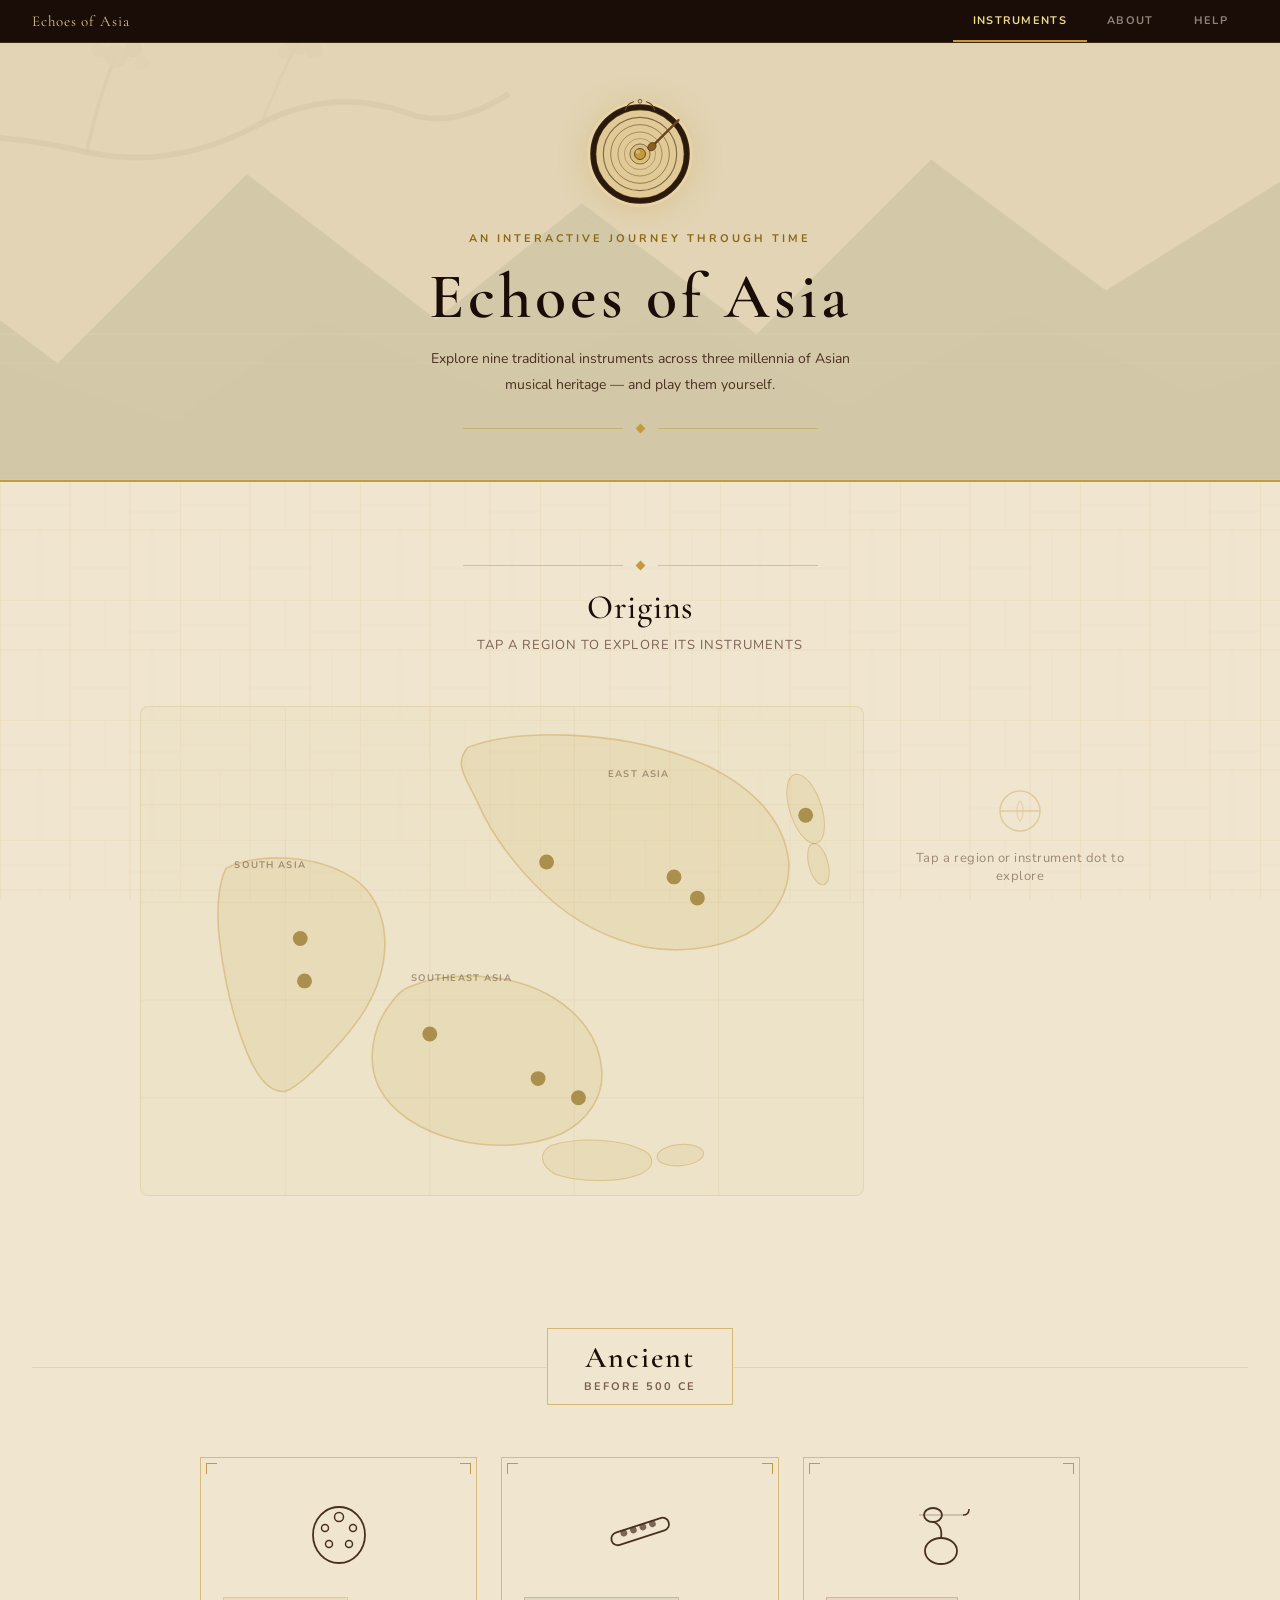
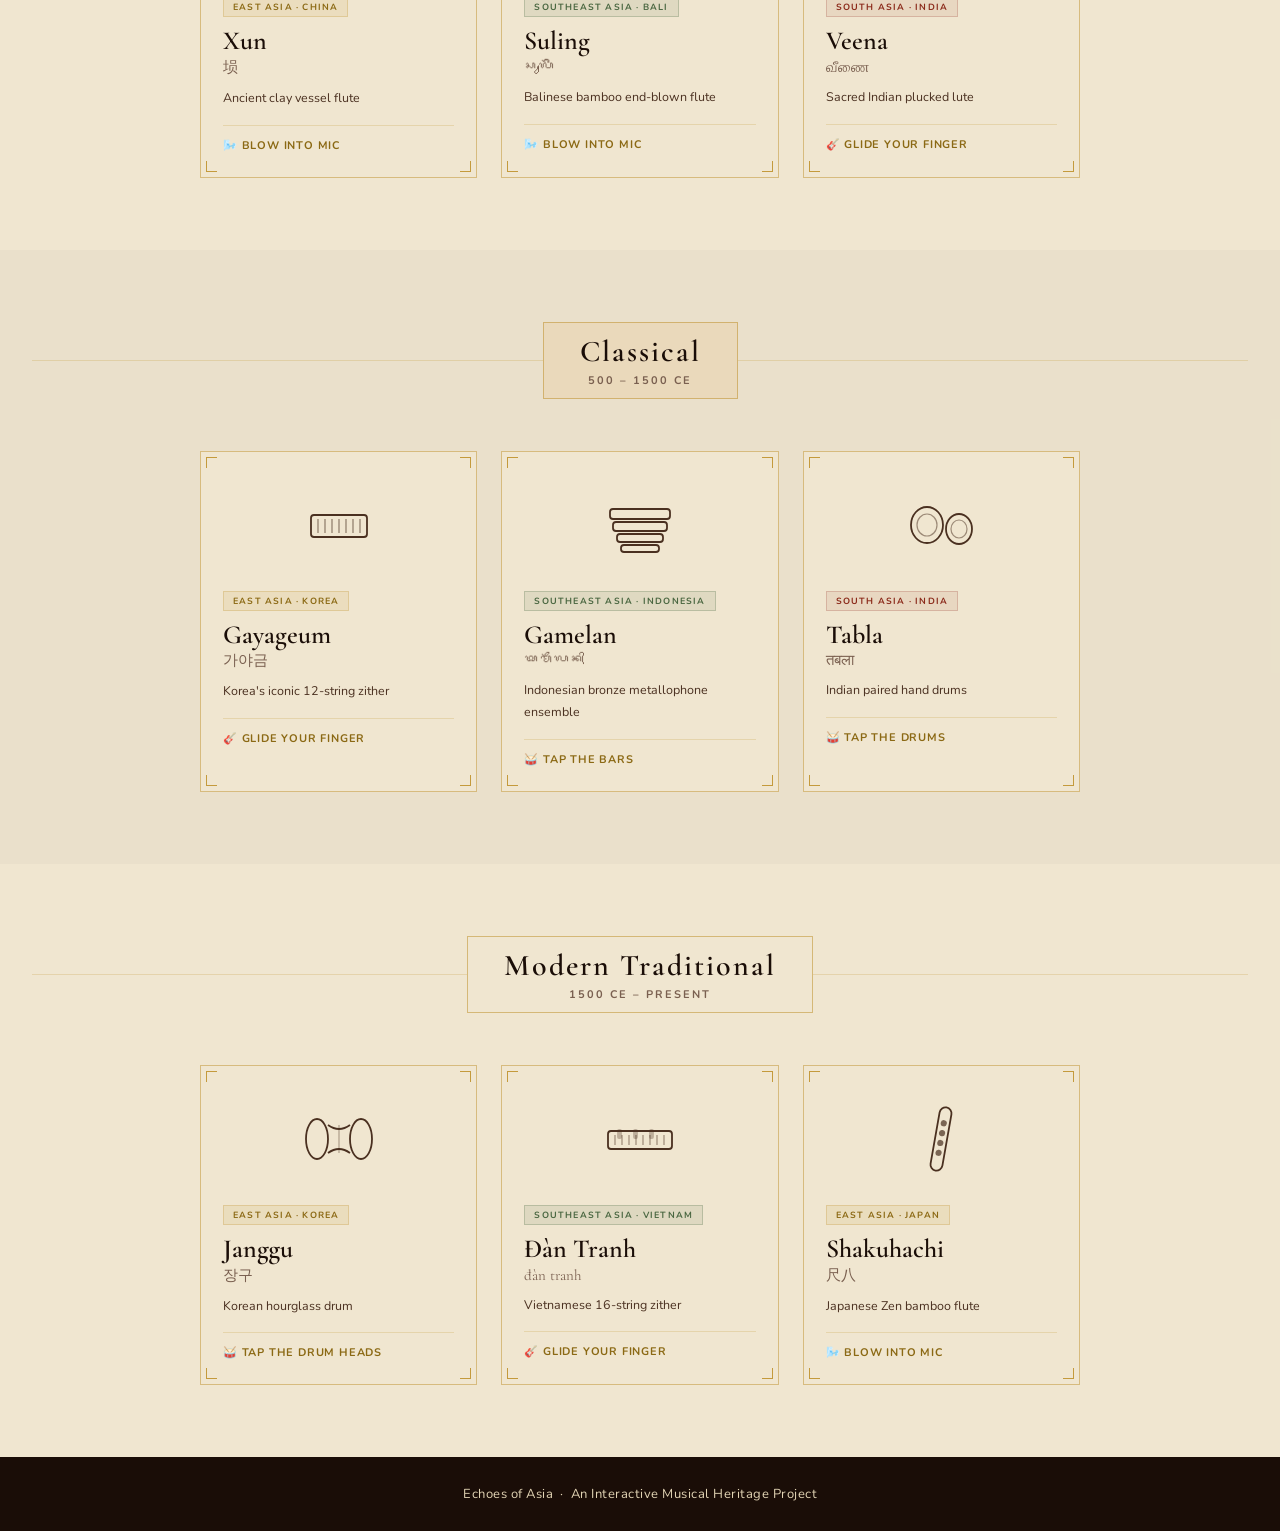
==== commit 4b78d0d4: "Add mallet and hanging cords to gong logo for recognizability Co-Authored-By: Claude Sonnet 4.6 <nor" ====
--- a/index.html
+++ b/index.html
@@ -56,7 +56,7 @@
           <!-- Rim edge highlights -->
           <circle cx="120" cy="120" r="96"  stroke="#C49A3C" stroke-width="1"   fill="none" stroke-opacity="0.50"/>
           <circle cx="120" cy="120" r="108" stroke="#C49A3C" stroke-width="0.8" fill="none" stroke-opacity="0.30"/>
-          <!-- Concentric rings on gong face (also read as sound waves radiating outward) -->
+          <!-- Concentric rings on gong face -->
           <circle cx="120" cy="120" r="80" stroke="#2A1A0E" stroke-width="2.5" fill="none" stroke-opacity="0.55"/>
           <circle cx="120" cy="120" r="64" stroke="#2A1A0E" stroke-width="2.0" fill="none" stroke-opacity="0.48"/>
           <circle cx="120" cy="120" r="48" stroke="#2A1A0E" stroke-width="1.8" fill="none" stroke-opacity="0.42"/>
@@ -65,8 +65,15 @@
           <circle cx="120" cy="120" r="22" fill="#C49A3C" fill-opacity="0.25" stroke="#2A1A0E" stroke-width="1.8" stroke-opacity="0.6"/>
           <!-- Center boss — raised dome -->
           <circle cx="120" cy="120" r="12" fill="#C49A3C" stroke="#2A1A0E" stroke-width="1.4"/>
-          <!-- Dome highlight (convex gleam) -->
+          <!-- Dome highlight -->
           <circle cx="115" cy="115" r="4.5" fill="#E8D4A8" fill-opacity="0.55"/>
+          <!-- Hanging cords (threaded through rim holes at top) -->
+          <path d="M 88,24 Q 92,10 106,6"  stroke="#6B4423" stroke-width="2.5" fill="none" stroke-linecap="round"/>
+          <path d="M 152,24 Q 148,10 134,6" stroke="#6B4423" stroke-width="2.5" fill="none" stroke-linecap="round"/>
+          <circle cx="120" cy="5" r="4" fill="none" stroke="#6B4423" stroke-width="2"/>
+          <!-- Mallet (chae) striking the gong from upper right -->
+          <line x1="204" y1="46" x2="152" y2="98" stroke="#6B4423" stroke-width="5" stroke-linecap="round"/>
+          <ellipse cx="146" cy="104" rx="10" ry="8" fill="#8B5E23" stroke="#4A2E0E" stroke-width="1.5" transform="rotate(-45,146,104)"/>
         </svg>
       </div>
       <p class="site-eyebrow">An Interactive Journey Through Time</p>
